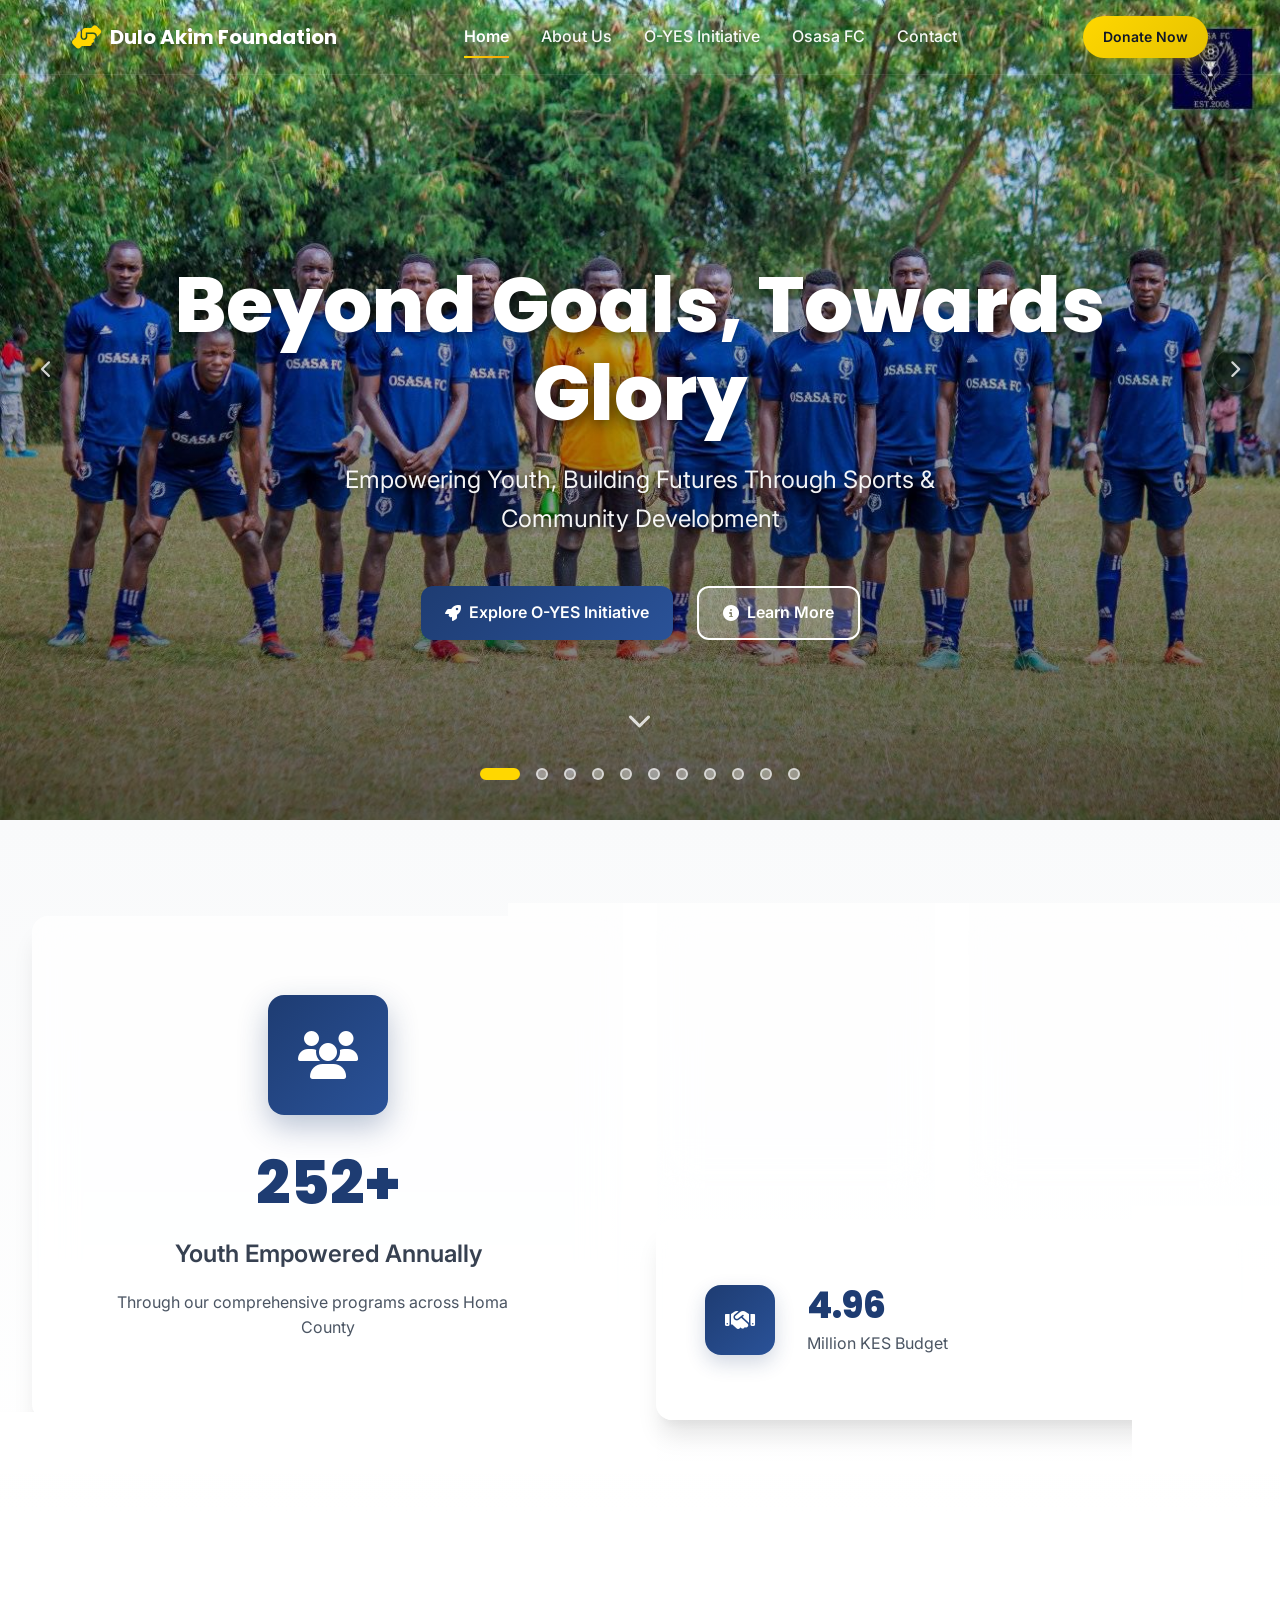
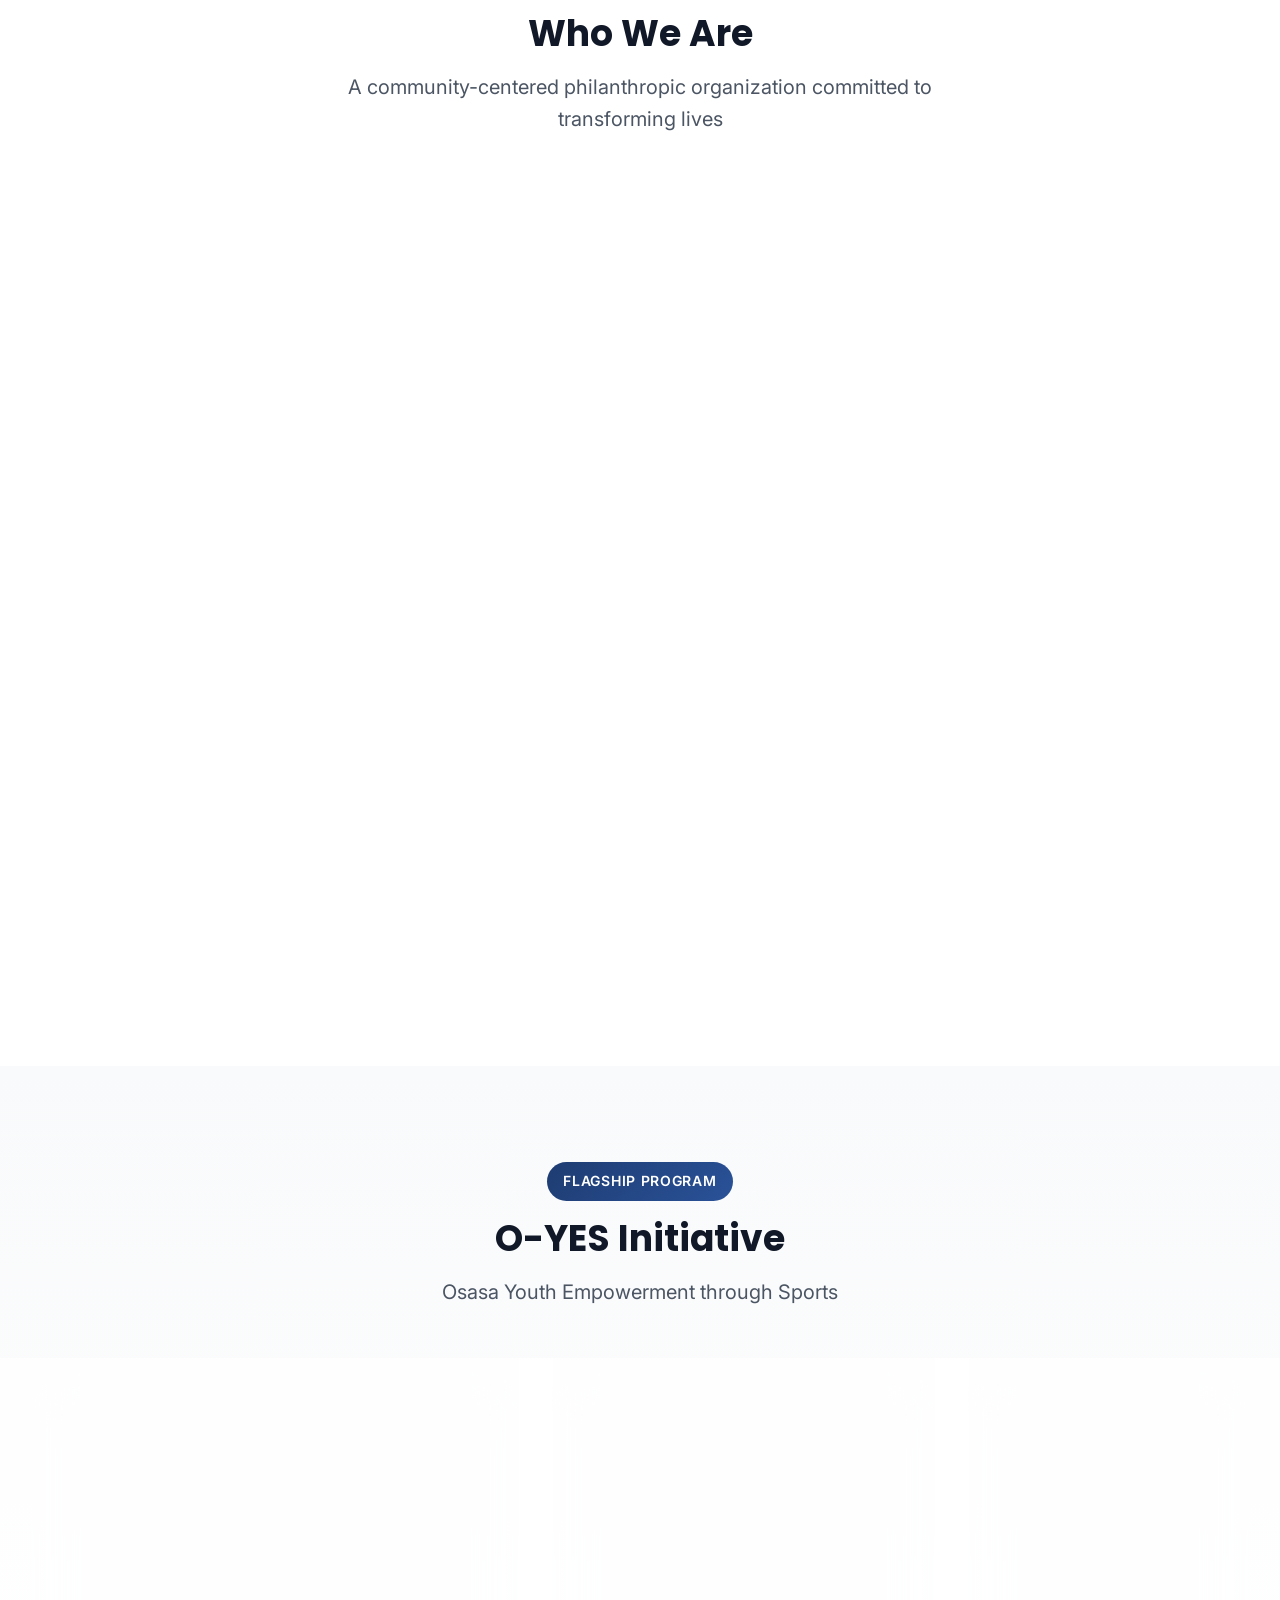
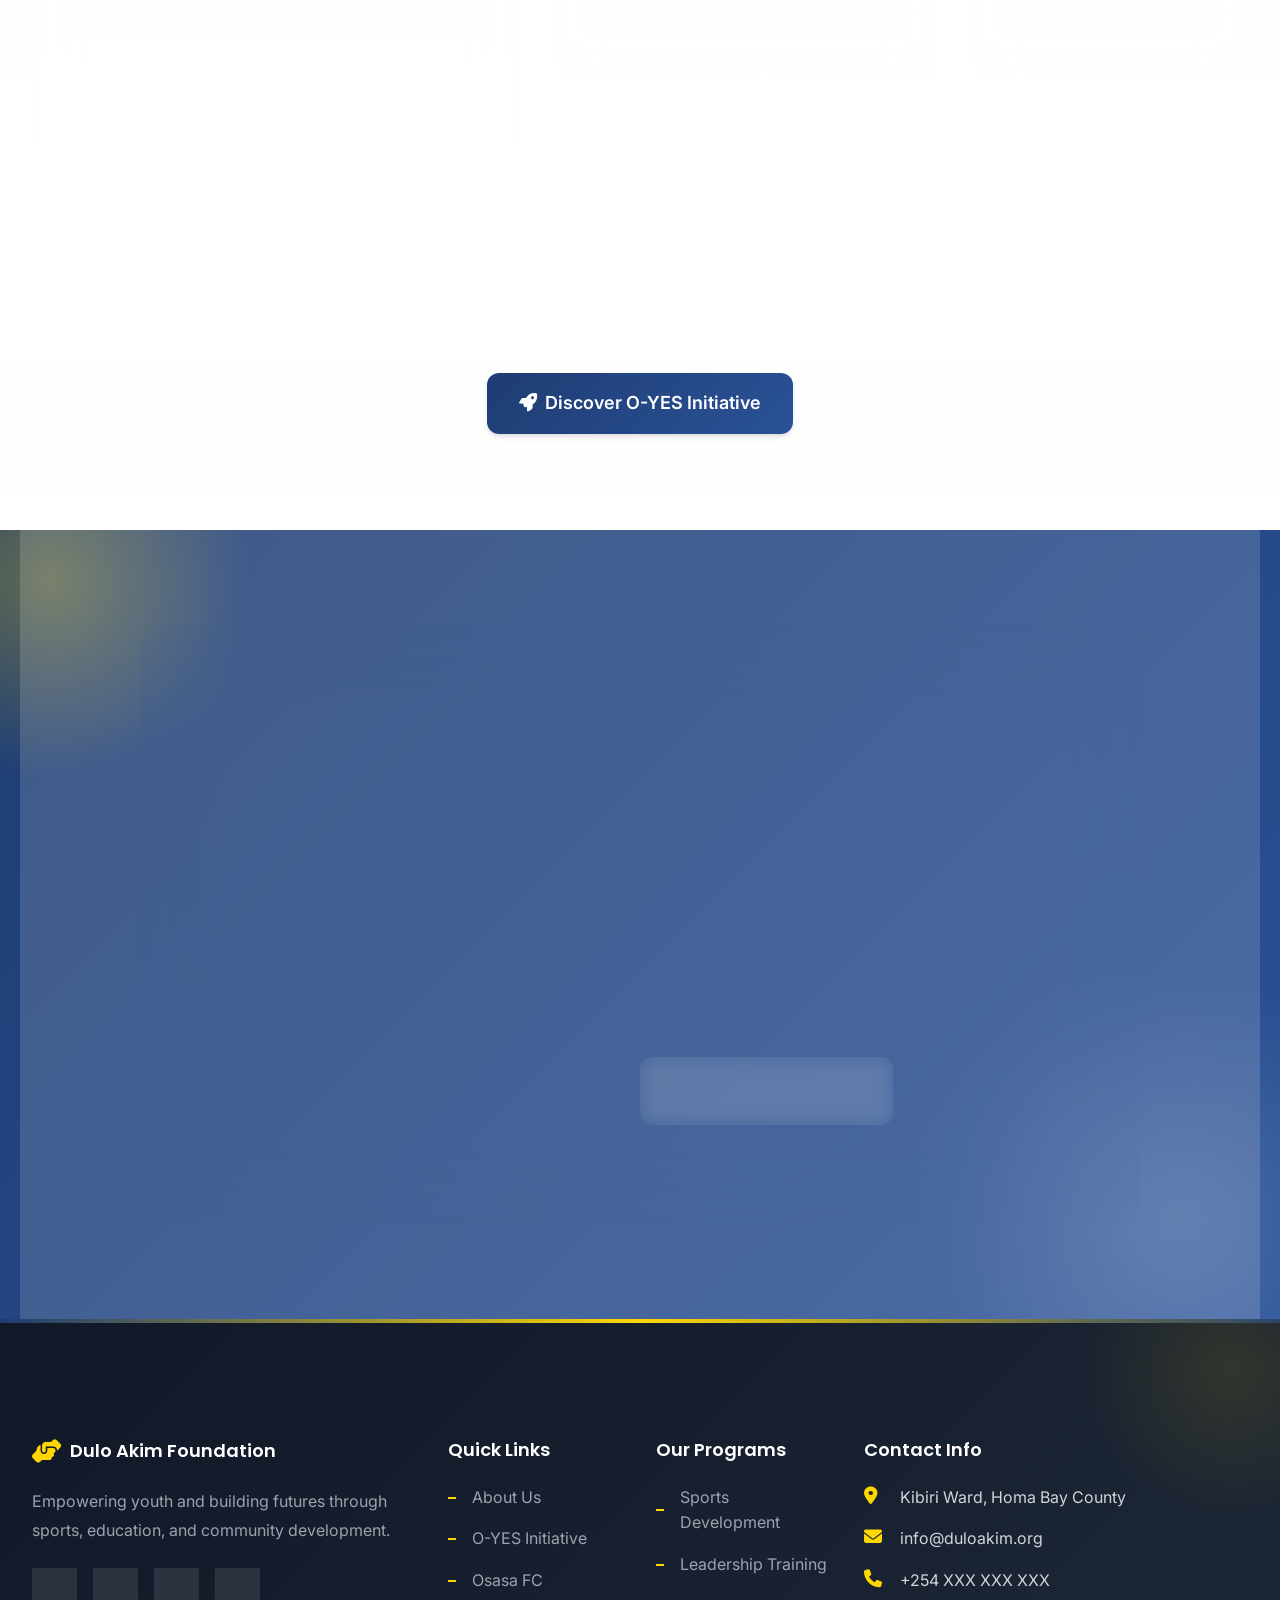
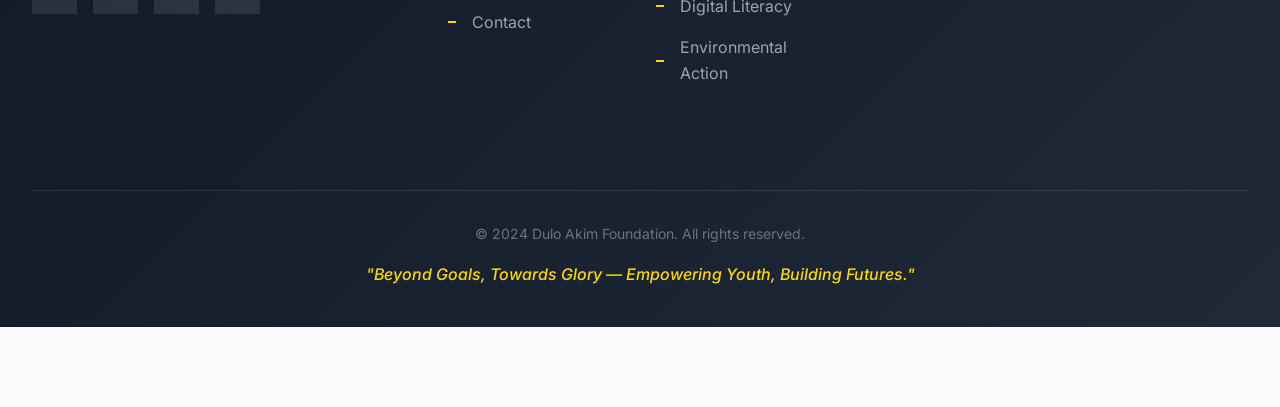
==== index.html @ 92dd2cec "Add files via upload" ====
<!DOCTYPE html>
<html lang="en">
<head>
    <meta charset="UTF-8">
    <meta name="viewport" content="width=device-width, initial-scale=1.0">
    <meta name="description" content="Dulo Akim Foundation - Empowering Youth Through Sports, Education, and Community Development">
    <title>Home - Dulo Akim Foundation</title>
    
    <!-- Google Fonts -->
    <link rel="preconnect" href="https://fonts.googleapis.com">
    <link rel="preconnect" href="https://fonts.gstatic.com" crossorigin>
    <link href="https://fonts.googleapis.com/css2?family=Inter:wght@300;400;500;600&family=Poppins:wght@600;700;800&display=swap" rel="stylesheet">
    
    <!-- Font Awesome Icons -->
    <link rel="stylesheet" href="https://cdnjs.cloudflare.com/ajax/libs/font-awesome/6.4.0/css/all.min.css">
    
    <!-- CSS Files -->
    <link rel="stylesheet" href="css/main.css">
    <link rel="stylesheet" href="css/components/header.css">
    <link rel="stylesheet" href="css/components/footer.css">
    <link rel="stylesheet" href="css/home.css">
</head>
<body>
    <!-- Header/Navigation -->
    <header class="header">
        <nav class="navbar">
            <div class="nav-container">
                <div class="logo">
                    <i class="fas fa-hands-helping"></i>
                    <span>Dulo Akim Foundation</span>
                </div>
                
                <ul class="nav-menu">
                    <li><a href="index.html" class="active">Home</a></li>
                    <li><a href="about.html">About Us</a></li>
                    <li><a href="oyes-initiative.html">O-YES Initiative</a></li>
                    <li><a href="osasa-fc.html">Osasa FC</a></li>
                    <li><a href="contact.html">Contact</a></li>
                </ul>
                
                <div class="nav-actions">
                    <a href="contact.html" class="btn-donate">Donate Now</a>
                    <button class="mobile-menu-toggle" aria-label="Toggle menu">
                        <i class="fas fa-bars"></i>
                    </button>
                </div>
            </div>
        </nav>
    </header>

    <!-- Hero Section with Slideshow -->
    <section class="hero-slideshow">
        <div class="slideshow-container">
            <!-- Slide 1 -->
            <div class="slide active">
                <div class="slide-content">
                    <div class="container">
                        <h1 class="hero-title animate-fade-in">Beyond Goals, Towards Glory</h1>
                        <p class="hero-subtitle animate-fade-in-delay">Empowering Youth, Building Futures Through Sports & Community Development</p>
                        <div class="hero-buttons animate-fade-in-delay-2">
                            <a href="oyes-initiative.html" class="btn btn-primary">
                                <i class="fas fa-rocket"></i> Explore O-YES Initiative
                            </a>
                            <a href="about.html" class="btn btn-secondary">
                                <i class="fas fa-info-circle"></i> Learn More
                            </a>
                        </div>
                    </div>
                </div>
            </div>
            
            <!-- Slide 2 -->
            <div class="slide">
                <div class="slide-content">
                    <div class="container">
                        <h1 class="hero-title animate-fade-in">500+ Youth Empowered Annually</h1>
                        <p class="hero-subtitle animate-fade-in-delay">Through Sports, Education, Leadership & Digital Skills Training</p>
                        <div class="hero-buttons animate-fade-in-delay-2">
                            <a href="oyes-initiative.html" class="btn btn-primary">
                                <i class="fas fa-users"></i> Join the Movement
                            </a>
                            <a href="contact.html" class="btn btn-secondary">
                                <i class="fas fa-handshake"></i> Partner With Us
                            </a>
                        </div>
                    </div>
                </div>
            </div>
            
            <!-- Slide 3 -->
            <div class="slide">
                <div class="slide-content">
                    <div class="container">
                        <h1 class="hero-title animate-fade-in">Osasa Football Club</h1>
                        <p class="hero-subtitle animate-fade-in-delay">Nurturing Talent, Building Champions, Transforming Communities</p>
                        <div class="hero-buttons animate-fade-in-delay-2">
                            <a href="osasa-fc.html" class="btn btn-primary">
                                <i class="fas fa-futbol"></i> Meet Our Team
                            </a>
                            <a href="contact.html" class="btn btn-secondary">
                                <i class="fas fa-trophy"></i> Support Our Journey
                            </a>
                        </div>
                    </div>
                </div>
            </div>

            <!-- Slide 4 (New) -->
            <div class="slide">
                <div class="slide-content">
                    <div class="container">
                        <h1 class="hero-title animate-fade-in">Community Impact</h1>
                        <p class="hero-subtitle animate-fade-in-delay">Creating lasting change through our various initiatives.</p>
                        <div class="hero-buttons animate-fade-in-delay-2">
                            <a href="about.html" class="btn btn-primary">
                                <i class="fas fa-info-circle"></i> Learn More
                            </a>
                        </div>
                    </div>
                </div>
            </div>

            <!-- Slide 5 (New) -->
            <div class="slide">
                <div class="slide-content">
                    <div class="container">
                        <h1 class="hero-title animate-fade-in">Education for All</h1>
                        <p class="hero-subtitle animate-fade-in-delay">Providing scholarships and educational support.</p>
                        <div class="hero-buttons animate-fade-in-delay-2">
                            <a href="oyes-initiative.html" class="btn btn-primary">
                                <i class="fas fa-graduation-cap"></i> Our Programs
                            </a>
                        </div>
                    </div>
                </div>
            </div>

            <!-- Slide 6 (New) -->
            <div class="slide">
                <div class="slide-content">
                    <div class="container">
                        <h1 class="hero-title animate-fade-in">Leadership & Life Skills</h1>
                        <p class="hero-subtitle animate-fade-in-delay">Empowering the next generation of leaders.</p>
                        <div class="hero-buttons animate-fade-in-delay-2">
                            <a href="oyes-initiative.html" class="btn btn-primary">
                                <i class="fas fa-lightbulb"></i> Discover More
                            </a>
                        </div>
                    </div>
                </div>
            </div>

            <!-- Slide 7 (New) -->
            <div class="slide">
                <div class="slide-content">
                    <div class="container">
                        <h1 class="hero-title animate-fade-in">Environmental Stewardship</h1>
                        <p class="hero-subtitle animate-fade-in-delay">Taking action for a greener future.</p>
                        <div class="hero-buttons animate-fade-in-delay-2">
                            <a href="oyes-initiative.html" class="btn btn-primary">
                                <i class="fas fa-leaf"></i> Get Involved
                            </a>
                        </div>
                    </div>
                </div>
            </div>

            <!-- Slide 8 (New) -->
            <div class="slide">
                <div class="slide-content">
                    <div class="container">
                        <h1 class="hero-title animate-fade-in">Economic Empowerment</h1>
                        <p class="hero-subtitle animate-fade-in-delay">Creating opportunities for sustainable livelihoods.</p>
                        <div class="hero-buttons animate-fade-in-delay-2">
                            <a href="oyes-initiative.html" class="btn btn-primary">
                                <i class="fas fa-chart-line"></i> Our Impact
                            </a>
                        </div>
                    </div>
                </div>
            </div>

            <!-- Slide 9 (New) -->
            <div class="slide">
                <div class="slide-content">
                    <div class="container">
                        <h1 class="hero-title animate-fade-in">Join Our Cause</h1>
                        <p class="hero-subtitle animate-fade-in-delay">Be a part of the change in Homa Bay County.</p>
                        <div class="hero-buttons animate-fade-in-delay-2">
                            <a href="contact.html" class="btn btn-primary">
                                <i class="fas fa-handshake"></i> Partner With Us
                            </a>
                        </div>
                    </div>
                </div>
            </div>

            <!-- Slide 10 (New) -->
            <div class="slide">
                <div class="slide-content">
                    <div class="container">
                        <h1 class="hero-title animate-fade-in">Talent Nurturing</h1>
                        <p class="hero-subtitle animate-fade-in-delay">From grassroots to greatness.</p>
                        <div class="hero-buttons animate-fade-in-delay-2">
                            <a href="osasa-fc.html" class="btn btn-primary">
                                <i class="fas fa-futbol"></i> Osasa FC
                            </a>
                        </div>
                    </div>
                </div>
            </div>

            <!-- Slide 11 (New) -->
            <div class="slide">
                <div class="slide-content">
                    <div class="container">
                        <h1 class="hero-title animate-fade-in">A Brighter Future</h1>
                        <p class="hero-subtitle animate-fade-in-delay">Together, we can make a difference.</p>
                        <div class="hero-buttons animate-fade-in-delay-2">
                            <a href="contact.html" class="btn btn-primary">
                                <i class="fas fa-heart"></i> Donate Now
                            </a>
                        </div>
                    </div>
                </div>
            </div>
        </div>
        
        <!-- Slideshow Controls -->
        <div class="slideshow-controls">
            <button class="slide-btn prev" aria-label="Previous slide">
                <i class="fas fa-chevron-left"></i>
            </button>
            <button class="slide-btn next" aria-label="Next slide">
                <i class="fas fa-chevron-right"></i>
            </button>
        </div>
        
        <!-- Slideshow Indicators -->
        <div class="slideshow-indicators">
            <span class="indicator active" data-slide="0"></span>
            <span class="indicator" data-slide="1"></span>
            <span class="indicator" data-slide="2"></span>
            <span class="indicator" data-slide="3"></span>
            <span class="indicator" data-slide="4"></span>
            <span class="indicator" data-slide="5"></span>
            <span class="indicator" data-slide="6"></span>
            <span class="indicator" data-slide="7"></span>
            <span class="indicator" data-slide="8"></span>
            <span class="indicator" data-slide="9"></span>
            <span class="indicator" data-slide="10"></span>
        </div>
        
        <!-- Scroll Indicator -->
        <div class="scroll-indicator">
            <i class="fas fa-chevron-down"></i>
        </div>
    </section>

    <!-- Impact Stats Section - Grid Layout -->
    <section class="stats-section">
        <div class="container">
            <div class="grid-system">
                <div class="grid-item grid-span-6 grid-row-span-2 stat-card-large glass-card">
                    <div class="stat-icon-large">
                        <i class="fas fa-users"></i>
                    </div>
                    <h3 class="stat-number" data-target="500">0</h3>
                    <p class="stat-label">Youth Empowered Annually</p>
                    <p class="stat-description">Through our comprehensive programs across Homa Bay County</p>
                </div>
                
                <div class="grid-item grid-span-3 stat-card glass-card">
                    <div class="stat-icon">
                        <i class="fas fa-calendar-alt"></i>
                    </div>
                    <h3 class="stat-number" data-target="3">0</h3>
                    <p class="stat-label">Year Program</p>
                </div>
                
                <div class="grid-item grid-span-3 stat-card glass-card">
                    <div class="stat-icon">
                        <i class="fas fa-project-diagram"></i>
                    </div>
                    <h3 class="stat-number" data-target="13">0</h3>
                    <p class="stat-label">Key Program Areas</p>
                </div>
                
                <div class="grid-item grid-span-6 stat-card-wide glass-card">
                    <div class="stat-content-horizontal">
                        <div class="stat-icon">
                            <i class="fas fa-handshake"></i>
                        </div>
                        <div class="stat-text">
                            <h3 class="stat-number" data-target="9.84">0</h3>
                            <p class="stat-label">Million KES Budget</p>
                        </div>
                    </div>
                </div>
            </div>
        </div>
    </section>

    <!-- About Foundation Section - Grid Layout -->
    <section class="about-preview">
        <div class="container">
            <div class="section-header center">
                <h2 class="section-title">Who We Are</h2>
                <p class="section-subtitle">A community-centered philanthropic organization committed to transforming lives</p>
            </div>
            
            <div class="grid-system">
                <div class="grid-item grid-span-8 about-content-card glass-card">
                    <p class="lead-text">
                        Dulo Akim Foundation is dedicated to empowering vulnerable youth, supporting education, 
                        promoting sports development, advancing environmental conservation, and enhancing community 
                        livelihoods across Homa Bay County and beyond.
                    </p>
                    
                    <div class="focus-areas-grid">
                        <div class="focus-item glass-card">
                            <i class="fas fa-futbol"></i>
                            <span>Sports Development & Talent Nurturing</span>
                        </div>
                        <div class="focus-item glass-card">
                            <i class="fas fa-graduation-cap"></i>
                            <span>Education Support & Scholarships</span>
                        </div>
                        <div class="focus-item glass-card">
                            <i class="fas fa-lightbulb"></i>
                            <span>Leadership & Life Skills Empowerment</span>
                        </div>
                        <div class="focus-item glass-card">
                            <i class="fas fa-leaf"></i>
                            <span>Environmental Conservation & Climate Action</span>
                        </div>
                        <div class="focus-item glass-card">
                            <i class="fas fa-chart-line"></i>
                            <span>Economic Empowerment & Mentorship</span>
                        </div>
                    </div>
                    
                    <a href="about.html" class="btn btn-primary">
                        <i class="fas fa-arrow-right"></i> Learn More About Us
                    </a>
                </div>
                
                <div class="grid-item grid-span-4 about-visual glass-card">
                    <div class="mission-card">
                        <i class="fas fa-bullseye"></i>
                        <h3>Our Mission</h3>
                        <p>Driving sustainable youth and community development through structured programs and long-term social investment initiatives.</p>
                    </div>
                </div>
            </div>
        </div>
    </section>

    <!-- O-YES Initiative Highlight - Grid Layout -->
    <section class="oyes-highlight">
        <div class="container">
            <div class="section-header center">
                <span class="section-label">Flagship Program</span>
                <h2 class="section-title">O-YES Initiative</h2>
                <p class="section-subtitle">Osasa Youth Empowerment through Sports</p>
            </div>
            
            <div class="grid-system">
                <div class="grid-item grid-span-5 grid-row-span-2 feature-card-large glass-card">
                    <div class="feature-icon-large">
                        <i class="fas fa-trophy"></i>
                    </div>
                    <h3>Talent Development</h3>
                    <p>Annual football tournaments, talent scouting, and establishment of Youth Football Academy. We identify and nurture the next generation of football stars.</p>
                    <a href="oyes-initiative.html" class="btn btn-secondary">
                        <i class="fas fa-arrow-right"></i> Learn More
                    </a>
                </div>
                
                <div class="grid-item grid-span-4 feature-card glass-card">
                    <div class="feature-icon">
                        <i class="fas fa-user-tie"></i>
                    </div>
                    <h3>Leadership Training</h3>
                    <p>Mentorship programs and life-skills workshops to build future leaders</p>
                </div>
                
                <div class="grid-item grid-span-3 feature-card glass-card">
                    <div class="feature-icon">
                        <i class="fas fa-laptop-code"></i>
                    </div>
                    <h3>Digital Literacy</h3>
                    <p>ICT & AI training for the digital economy</p>
                </div>
                
                <div class="grid-item grid-span-7 feature-card-wide glass-card">
                    <div class="feature-content-horizontal">
                        <div class="feature-icon">
                            <i class="fas fa-seedling"></i>
                        </div>
                        <div class="feature-text">
                            <h3>Environmental Action</h3>
                            <p>Youth-driven conservation programs and greening initiatives across Homa Bay County</p>
                        </div>
                    </div>
                </div>
            </div>
            
            <div class="cta-center">
                <a href="oyes-initiative.html" class="btn btn-large btn-primary">
                    <i class="fas fa-rocket"></i> Discover O-YES Initiative
                </a>
            </div>
        </div>
    </section>

    <!-- Call to Action -->
    <section class="cta-section">
        <div class="container">
            <div class="cta-content">
                <h2>Join Us in Transforming Lives</h2>
                <p>Your support can help us empower more youth and build stronger communities</p>
                <div class="cta-buttons">
                    <a href="contact.html" class="btn btn-primary btn-large">
                        <i class="fas fa-heart"></i> Donate Now
                    </a>
                    <a href="contact.html" class="btn btn-secondary btn-large">
                        <i class="fas fa-handshake"></i> Partner With Us
                    </a>
                </div>
            </div>
        </div>
    </section>

    <!-- Footer -->
    <footer class="footer">
        <div class="container">
            <div class="footer-grid">
                <div class="footer-col">
                    <h3 class="footer-title">
                        <i class="fas fa-hands-helping"></i>
                        Dulo Akim Foundation
                    </h3>
                    <p>Empowering youth and building futures through sports, education, and community development.</p>
                    <div class="social-links">
                        <a href="#" aria-label="Facebook"><i class="fab fa-facebook-f"></i></a>
                        <a href="#" aria-label="Twitter"><i class="fab fa-twitter"></i></a>
                        <a href="#" aria-label="Instagram"><i class="fab fa-instagram"></i></a>
                        <a href="#" aria-label="LinkedIn"><i class="fab fa-linkedin-in"></i></a>
                    </div>
                </div>
                
                <div class="footer-col">
                    <h4>Quick Links</h4>
                    <ul>
                        <li><a href="about.html">About Us</a></li>
                        <li><a href="oyes-initiative.html">O-YES Initiative</a></li>
                        <li><a href="osasa-fc.html">Osasa FC</a></li>
                        <li><a href="contact.html">Contact</a></li>
                    </ul>
                </div>
                
                <div class="footer-col">
                    <h4>Our Programs</h4>
                    <ul>
                        <li><a href="oyes-initiative.html">Sports Development</a></li>
                        <li><a href="oyes-initiative.html">Leadership Training</a></li>
                        <li><a href="oyes-initiative.html">Digital Literacy</a></li>
                        <li><a href="oyes-initiative.html">Environmental Action</a></li>
                    </ul>
                </div>
                
                <div class="footer-col">
                    <h4>Contact Info</h4>
                    <ul class="contact-info">
                        <li><i class="fas fa-map-marker-alt"></i> Kibiri Ward, Homa Bay County</li>
                        <li><i class="fas fa-envelope"></i> info@duloakim.org</li>
                        <li><i class="fas fa-phone"></i> +254 XXX XXX XXX</li>
                    </ul>
                </div>
            </div>
            
            <div class="footer-bottom">
                <p>&copy; 2024 Dulo Akim Foundation. All rights reserved.</p>
                <p class="motto">"Beyond Goals, Towards Glory — Empowering Youth, Building Futures."</p>
            </div>
        </div>
    </footer>

    <!-- JavaScript Files -->
    <script src="js/slideshow.js"></script>
    <script src="js/main.js"></script>
</body>
</html>
---- css/main.css ----
/* ===================================
   CSS VARIABLES & ROOT STYLES
   =================================== */
:root {
    /* Primary Colors */
    --primary-color: #1e3c72;
    --primary-light: #2a5298;
    --primary-dark: #152a52;
    --secondary-color: #ffd700;
    --secondary-dark: #e6c200;
    
    /* Accent Colors */
    --accent-green: #10b981;
    --accent-blue: #3b82f6;
    --accent-orange: #f59e0b;
    --accent-purple: #8b5cf6;
    
    /* Neutral Colors */
    --white: #ffffff;
    --black: #000000;
    --gray-50: #f9fafb;
    --gray-100: #f3f4f6;
    --gray-200: #e5e7eb;
    --gray-300: #d1d5db;
    --gray-400: #9ca3af;
    --gray-500: #6b7280;
    --gray-600: #4b5563;
    --gray-700: #374151;
    --gray-800: #1f2937;
    --gray-900: #111827;
    
    /* Semantic Colors */
    --success: #10b981;
    --warning: #f59e0b;
    --error: #ef4444;
    --info: #3b82f6;
    
    /* Typography */
    --font-primary: 'Inter', -apple-system, BlinkMacSystemFont, 'Segoe UI', sans-serif;
    --font-display: 'Poppins', sans-serif;
    
    /* Font Sizes */
    --text-xs: 0.75rem;      /* 12px */
    --text-sm: 0.875rem;     /* 14px */
    --text-base: 1rem;       /* 16px */
    --text-lg: 1.125rem;     /* 18px */
    --text-xl: 1.25rem;      /* 20px */
    --text-2xl: 1.5rem;      /* 24px */
    --text-3xl: 1.875rem;    /* 30px */
    --text-4xl: 2.25rem;     /* 36px */
    --text-5xl: 3rem;        /* 48px */
    --text-6xl: 3.75rem;     /* 60px */
    --text-7xl: 4.5rem;      /* 72px */
    
    /* Spacing */
    --spacing-xs: 0.25rem;   /* 4px */
    --spacing-sm: 0.5rem;    /* 8px */
    --spacing-md: 1rem;      /* 16px */
    --spacing-lg: 1.5rem;    /* 24px */
    --spacing-xl: 2rem;      /* 32px */
    --spacing-2xl: 3rem;     /* 48px */
    --spacing-3xl: 4rem;     /* 64px */
    --spacing-4xl: 6rem;     /* 96px */
    
    /* Border Radius */
    --radius-sm: 0.375rem;   /* 6px */
    --radius-md: 0.5rem;     /* 8px */
    --radius-lg: 0.75rem;    /* 12px */
    --radius-xl: 1rem;       /* 16px */
    --radius-2xl: 1.5rem;    /* 24px */
    --radius-full: 9999px;
    
    /* Shadows */
    --shadow-sm: 0 1px 2px 0 rgba(0, 0, 0, 0.05);
    --shadow-md: 0 4px 6px -1px rgba(0, 0, 0, 0.1), 0 2px 4px -1px rgba(0, 0, 0, 0.06);
    --shadow-lg: 0 10px 15px -3px rgba(0, 0, 0, 0.1), 0 4px 6px -2px rgba(0, 0, 0, 0.05);
    --shadow-xl: 0 20px 25px -5px rgba(0, 0, 0, 0.1), 0 10px 10px -5px rgba(0, 0, 0, 0.04);
    --shadow-2xl: 0 25px 50px -12px rgba(0, 0, 0, 0.25);
    
    /* Transitions */
    --transition-fast: 150ms cubic-bezier(0.4, 0, 0.2, 1);
    --transition-base: 250ms cubic-bezier(0.4, 0, 0.2, 1);
    --transition-slow: 350ms cubic-bezier(0.4, 0, 0.2, 1);
    
    /* Z-index */
    --z-dropdown: 1000;
    --z-sticky: 1020;
    --z-fixed: 1030;
    --z-modal-backdrop: 1040;
    --z-modal: 1050;
    --z-popover: 1060;
    --z-tooltip: 1070;
}

/* ===================================
   RESET & BASE STYLES
   =================================== */
*, *::before, *::after {
    margin: 0;
    padding: 0;
    box-sizing: border-box;
}

html {
    font-size: 16px;
    scroll-behavior: smooth;
}

body {
    font-family: var(--font-primary);
    font-size: var(--text-base);
    line-height: 1.6;
    color: var(--gray-800);
    background-color: var(--gray-50);
    -webkit-font-smoothing: antialiased;
    -moz-osx-font-smoothing: grayscale;
    overflow-x: hidden;
}

/* ===================================
   TYPOGRAPHY
   =================================== */
h1, h2, h3, h4, h5, h6 {
    font-family: var(--font-display);
    font-weight: 700;
    line-height: 1.2;
    color: var(--gray-900);
    margin-bottom: var(--spacing-md);
}

h1 {
    font-size: var(--text-5xl);
}

h2 {
    font-size: var(--text-4xl);
}

h3 {
    font-size: var(--text-3xl);
}

h4 {
    font-size: var(--text-2xl);
}

h5 {
    font-size: var(--text-xl);
}

h6 {
    font-size: var(--text-lg);
}

p {
    margin-bottom: var(--spacing-md);
}

a {
    color: var(--primary-color);
    text-decoration: none;
    transition: color var(--transition-base);
}

a:hover {
    color: var(--primary-light);
}

strong, b {
    font-weight: 600;
}

/* ===================================
   CONTAINER & LAYOUT
   =================================== */
.container {
    width: 100%;
    max-width: 1400px;
    margin: 0 auto;
    padding: 0 var(--spacing-xl);
}

.container-fluid {
    width: 100%;
    padding: 0 var(--spacing-xl);
}

section {
    padding: var(--spacing-4xl) 0;
}

/* ===================================
   GRID SYSTEM
   =================================== */
.grid-system {
    display: grid;
    grid-template-columns: repeat(12, 1fr);
    gap: var(--spacing-xl);
    width: 100%;
}

.grid-item {
    position: relative;
}

/* Grid Spans */
.grid-span-1 { grid-column: span 1; }
.grid-span-2 { grid-column: span 2; }
.grid-span-3 { grid-column: span 3; }
.grid-span-4 { grid-column: span 4; }
.grid-span-5 { grid-column: span 5; }
.grid-span-6 { grid-column: span 6; }
.grid-span-7 { grid-column: span 7; }
.grid-span-8 { grid-column: span 8; }
.grid-span-9 { grid-column: span 9; }
.grid-span-10 { grid-column: span 10; }
.grid-span-11 { grid-column: span 11; }
.grid-span-12 { grid-column: span 12; }

/* Grid Rows */
.grid-row-span-1 { grid-row: span 1; }
.grid-row-span-2 { grid-row: span 2; }
.grid-row-span-3 { grid-row: span 3; }
.grid-row-span-4 { grid-row: span 4; }

/* Grid Start Positions */
.grid-start-1 { grid-column-start: 1; }
.grid-start-2 { grid-column-start: 2; }
.grid-start-3 { grid-column-start: 3; }
.grid-start-4 { grid-column-start: 4; }
.grid-start-5 { grid-column-start: 5; }
.grid-start-6 { grid-column-start: 6; }
.grid-start-7 { grid-column-start: 7; }
.grid-start-8 { grid-column-start: 8; }
.grid-start-9 { grid-column-start: 9; }
.grid-start-10 { grid-column-start: 10; }
.grid-start-11 { grid-column-start: 11; }
.grid-start-12 { grid-column-start: 12; }

/* Responsive Grid */
@media (max-width: 1200px) {
    .grid-system {
        grid-template-columns: repeat(8, 1fr);
        gap: var(--spacing-lg);
    }
}

@media (max-width: 768px) {
    .grid-system {
        grid-template-columns: repeat(4, 1fr);
        gap: var(--spacing-md);
    }
    
    .grid-span-1, .grid-span-2, .grid-span-3, .grid-span-4,
    .grid-span-5, .grid-span-6, .grid-span-7, .grid-span-8,
    .grid-span-9, .grid-span-10, .grid-span-11, .grid-span-12 {
        grid-column: span 4;
    }
}

@media (max-width: 480px) {
    .grid-system {
        grid-template-columns: 1fr;
        gap: var(--spacing-md);
    }
    
    .grid-span-1, .grid-span-2, .grid-span-3, .grid-span-4,
    .grid-span-5, .grid-span-6, .grid-span-7, .grid-span-8,
    .grid-span-9, .grid-span-10, .grid-span-11, .grid-span-12 {
        grid-column: span 1;
    }
}

/* ===================================
   BUTTONS
   =================================== */
.btn {
    display: inline-flex;
    align-items: center;
    gap: var(--spacing-sm);
    padding: 0.75rem 1.5rem;
    font-family: var(--font-primary);
    font-size: var(--text-base);
    font-weight: 600;
    text-align: center;
    text-decoration: none;
    border: none;
    border-radius: var(--radius-lg);
    cursor: pointer;
    transition: all var(--transition-base);
    white-space: nowrap;
}

.btn-primary {
    background: linear-gradient(135deg, var(--primary-color) 0%, var(--primary-light) 100%);
    color: var(--white);
    box-shadow: var(--shadow-md);
}

.btn-primary:hover {
    background: linear-gradient(135deg, var(--primary-dark) 0%, var(--primary-color) 100%);
    transform: translateY(-2px);
    box-shadow: var(--shadow-lg);
}

.btn-secondary {
    background: rgba(255, 255, 255, 0.2);
    color: var(--white);
    border: 2px solid var(--white);
    backdrop-filter: blur(10px);
}

.btn-secondary:hover {
    background: var(--white);
    color: var(--primary-color);
    transform: translateY(-2px);
}

.btn-large {
    padding: 1rem 2rem;
    font-size: var(--text-lg);
}

.btn:active {
    transform: translateY(0);
}

/* ===================================
   GLASSMORPHISM CARDS
   =================================== */
.glass-card {
    background: rgba(255, 255, 255, 0.7);
    backdrop-filter: blur(20px);
    -webkit-backdrop-filter: blur(20px);
    border: 1px solid rgba(255, 255, 255, 0.3);
    border-radius: var(--radius-xl);
    box-shadow: var(--shadow-xl);
    transition: all var(--transition-base);
}

.glass-card:hover {
    background: rgba(255, 255, 255, 0.8);
    transform: translateY(-5px);
    box-shadow: var(--shadow-2xl);
}

/* ===================================
   SECTION HEADERS
   =================================== */
.section-header {
    margin-bottom: var(--spacing-3xl);
}

.section-header.center {
    text-align: center;
}

.section-label {
    display: inline-block;
    padding: 0.5rem 1rem;
    background: linear-gradient(135deg, var(--primary-color), var(--primary-light));
    color: var(--white);
    font-size: var(--text-sm);
    font-weight: 600;
    text-transform: uppercase;
    letter-spacing: 0.05em;
    border-radius: var(--radius-full);
    margin-bottom: var(--spacing-md);
}

.section-title {
    font-size: var(--text-4xl);
    color: var(--gray-900);
    margin-bottom: var(--spacing-md);
}

.section-subtitle {
    font-size: var(--text-xl);
    color: var(--gray-600);
    max-width: 700px;
    margin: 0 auto;
}

/* ===================================
   ANIMATIONS
   =================================== */
@keyframes fadeIn {
    from {
        opacity: 0;
        transform: translateY(20px);
    }
    to {
        opacity: 1;
        transform: translateY(0);
    }
}

@keyframes slideInLeft {
    from {
        opacity: 0;
        transform: translateX(-50px);
    }
    to {
        opacity: 1;
        transform: translateX(0);
    }
}

@keyframes slideInRight {
    from {
        opacity: 0;
        transform: translateX(50px);
    }
    to {
        opacity: 1;
        transform: translateX(0);
    }
}

@keyframes pulse {
    0%, 100% {
        opacity: 1;
    }
    50% {
        opacity: 0.5;
    }
}

@keyframes bounce {
    0%, 100% {
        transform: translateY(0);
    }
    50% {
        transform: translateY(-10px);
    }
}

.animate-fade-in {
    animation: fadeIn 0.8s ease-out;
}

.animate-fade-in-delay {
    animation: fadeIn 0.8s ease-out 0.3s both;
}

.animate-fade-in-delay-2 {
    animation: fadeIn 0.8s ease-out 0.6s both;
}

.animate-slide-in-left {
    animation: slideInLeft 0.8s ease-out;
}

.animate-slide-in-right {
    animation: slideInRight 0.8s ease-out;
}

/* ===================================
   UTILITY CLASSES
   =================================== */
.text-center {
    text-align: center;
}

.text-left {
    text-align: left;
}

.text-right {
    text-align: right;
}

.text-primary {
    color: var(--primary-color);
}

.text-secondary {
    color: var(--secondary-color);
}

.text-white {
    color: var(--white);
}

.bg-primary {
    background-color: var(--primary-color);
}

.bg-gray {
    background-color: var(--gray-100);
}

.bg-white {
    background-color: var(--white);
}

.mt-sm { margin-top: var(--spacing-sm); }
.mt-md { margin-top: var(--spacing-md); }
.mt-lg { margin-top: var(--spacing-lg); }
.mt-xl { margin-top: var(--spacing-xl); }

.mb-sm { margin-bottom: var(--spacing-sm); }
.mb-md { margin-bottom: var(--spacing-md); }
.mb-lg { margin-bottom: var(--spacing-lg); }
.mb-xl { margin-bottom: var(--spacing-xl); }

.pt-sm { padding-top: var(--spacing-sm); }
.pt-md { padding-top: var(--spacing-md); }
.pt-lg { padding-top: var(--spacing-lg); }
.pt-xl { padding-top: var(--spacing-xl); }

.pb-sm { padding-bottom: var(--spacing-sm); }
.pb-md { padding-bottom: var(--spacing-md); }
.pb-lg { padding-bottom: var(--spacing-lg); }
.pb-xl { padding-bottom: var(--spacing-xl); }

/* ===================================
   RESPONSIVE UTILITIES
   =================================== */
@media (max-width: 768px) {
    html {
        font-size: 14px;
    }
    
    .container {
        padding: 0 var(--spacing-md);
    }
    
    section {
        padding: var(--spacing-3xl) 0;
    }
    
    h1 {
        font-size: var(--text-4xl);
    }
    
    h2 {
        font-size: var(--text-3xl);
    }
    
    h3 {
        font-size: var(--text-2xl);
    }
}

@media (max-width: 480px) {
    h1 {
        font-size: var(--text-3xl);
    }
    
    h2 {
        font-size: var(--text-2xl);
    }
    
    .section-title {
        font-size: var(--text-2xl);
    }
}

/* ===================================
   SCROLLBAR STYLING
   =================================== */
::-webkit-scrollbar {
    width: 10px;
}

::-webkit-scrollbar-track {
    background: var(--gray-100);
}

::-webkit-scrollbar-thumb {
    background: var(--primary-color);
    border-radius: var(--radius-full);
}

::-webkit-scrollbar-thumb:hover {
    background: var(--primary-dark);
}

/* ===================================
   SELECTION STYLING
   =================================== */
::selection {
    background: var(--primary-color);
    color: var(--white);
}

::-moz-selection {
    background: var(--primary-color);
    color: var(--white);
}

/* ===================================
   FOCUS STYLES
   =================================== */
:focus-visible {
    outline: 2px solid var(--primary-color);
    outline-offset: 2px;
}

button:focus-visible,
a:focus-visible {
    outline: 2px solid var(--secondary-color);
    outline-offset: 2px;
}
---- css/components/header.css ----
/* ===================================
   HEADER & NAVIGATION STYLES
   =================================== */

.header {
    position: fixed;
    top: 0;
    left: 0;
    width: 100%;
    z-index: var(--z-fixed);
    background: transparent;
    backdrop-filter: none;
    -webkit-backdrop-filter: none;
    transition: background-color var(--transition-base), border-color var(--transition-base), backdrop-filter var(--transition-base);
    border-bottom: 1px solid rgba(255, 255, 255, 0.1);
}

.header.scrolled {
    background: rgba(255, 255, 255, 0.95);
    backdrop-filter: blur(20px);
    -webkit-backdrop-filter: blur(20px);
    border-bottom: 1px solid var(--gray-200);
    box-shadow: var(--shadow-md);
}

.navbar {
    padding: 1rem 0;
}

.nav-container {
    max-width: 1200px;
    margin: 0 auto;
    padding: 0 var(--spacing-xl);
    display: flex;
    align-items: center;
    justify-content: space-between;
    gap: var(--spacing-xl);
}

/* ===================================
   LOGO
   =================================== */
.logo {
    display: flex;
    align-items: center;
    gap: var(--spacing-sm);
    font-family: var(--font-display);
    font-size: var(--text-xl);
    font-weight: 700;
    color: var(--white);
    text-decoration: none;
    transition: color var(--transition-base);
    text-shadow: 0 2px 4px rgba(0, 0, 0, 0.3);
}
.header.scrolled .logo {
    color: var(--primary-color);
    text-shadow: none;
}

.logo i {
    font-size: var(--text-2xl);
    color: var(--secondary-color);
    transition: transform var(--transition-base);
}

.logo:hover {
    color: var(--white);
    text-shadow: 0 2px 8px rgba(255, 255, 255, 0.5);
}
.header.scrolled .logo:hover {
    color: var(--primary-light);
    text-shadow: none;
}

.logo:hover i {
    transform: scale(1.1) rotate(5deg);
}

/* ===================================
   NAVIGATION MENU
   =================================== */
.nav-menu {
    display: flex;
    align-items: center;
    gap: var(--spacing-xl);
    list-style: none;
    margin: 0;
}

.nav-menu li {
    position: relative;
}

.nav-menu a {
    display: inline-block;
    padding: 0.5rem 0;
    font-size: var(--text-base);
    font-weight: 500;
    color: rgba(255, 255, 255, 0.95);
    text-decoration: none;
    transition: color var(--transition-base);
    position: relative;
    text-shadow: 0 2px 4px rgba(0, 0, 0, 0.3);
}
.header.scrolled .nav-menu a {
    color: var(--gray-700);
    text-shadow: none;
}


.nav-menu a::after {
    content: '';
    position: absolute;
    bottom: 0;
    left: 0;
    width: 0;
    height: 2px;
    background: linear-gradient(90deg, var(--secondary-color), var(--accent-orange));
    transition: width var(--transition-base);
}
.header.scrolled .nav-menu a::after {
    background: linear-gradient(90deg, var(--primary-color), var(--secondary-color));
}

.nav-menu a:hover {
    color: var(--white);
    text-shadow: 0 2px 8px rgba(255, 255, 255, 0.5);
}
.header.scrolled .nav-menu a:hover {
    color: var(--primary-color);
    text-shadow: none;
}

.nav-menu a:hover::after {
    width: 100%;
}

.nav-menu a.active {
    color: var(--white);
    font-weight: 600;
    text-shadow: 0 2px 8px rgba(255, 255, 255, 0.6);
}
.header.scrolled .nav-menu a.active {
    color: var(--primary-color);
    text-shadow: none;
}

.nav-menu a.active::after {
    width: 100%;
}

/* ===================================
   NAVIGATION ACTIONS
   =================================== */
.nav-actions {
    display: flex;
    align-items: center;
    gap: var(--spacing-md);
}

.btn-donate {
    display: inline-flex;
    align-items: center;
    gap: var(--spacing-sm);
    padding: 0.625rem 1.25rem;
    background: linear-gradient(135deg, var(--secondary-color) 0%, var(--secondary-dark) 100%);
    color: var(--gray-900);
    font-weight: 600;
    font-size: var(--text-sm);
    border-radius: var(--radius-full);
    text-decoration: none;
    box-shadow: 0 4px 12px rgba(255, 215, 0, 0.4);
    transition: all var(--transition-base);
    text-shadow: none;
}

.btn-donate:hover {
    transform: translateY(-2px);
    box-shadow: 0 6px 20px rgba(255, 215, 0, 0.4);
}

/* ===================================
   MOBILE MENU TOGGLE
   =================================== */
.mobile-menu-toggle {
    display: none;
    background: none;
    border: none;
    font-size: var(--text-2xl);
    color: var(--primary-color);
    cursor: pointer;
    padding: 0.5rem;
    transition: color var(--transition-base);
}

.mobile-menu-toggle:hover {
    color: var(--primary-light);
}

.mobile-menu-toggle i {
    transition: transform var(--transition-base);
}

.mobile-menu-toggle.active i {
    transform: rotate(90deg);
}

/* ===================================
   RESPONSIVE STYLES
   =================================== */
@media (max-width: 992px) {
    .nav-menu {
        gap: var(--spacing-lg);
    }
}

@media (max-width: 768px) {
    .nav-container {
        padding: 0 var(--spacing-md);
    }
    
    .logo {
        font-size: var(--text-lg);
    }
    
    .logo span {
        max-width: 150px;
        white-space: nowrap;
        overflow: hidden;
        text-overflow: ellipsis;
    }
    
    .nav-menu {
        position: fixed;
        top: 70px;
        left: -100%;
        width: 100%;
        height: calc(100vh - 70px);
        background: rgba(255, 255, 255, 0.98);
        backdrop-filter: blur(20px);
        flex-direction: column;
        justify-content: flex-start;
        align-items: stretch;
        padding: var(--spacing-xl);
        gap: 0;
        transition: left var(--transition-slow);
        box-shadow: 0 4px 30px rgba(0, 0, 0, 0.1);
        overflow-y: auto;
    }
    
    .nav-menu.active {
        left: 0;
    }
    
    .nav-menu li {
        width: 100%;
        border-bottom: 1px solid var(--gray-200);
    }
    
    .nav-menu a {
        display: block;
        padding: 1rem 0;
        font-size: var(--text-lg);
    }
    
    .nav-menu a::after {
        display: none;
    }
    
    .mobile-menu-toggle {
        display: block;
    }
    
    .btn-donate {
        display: none;
    }
    
    /* Show donate button in mobile menu */
    .nav-menu::after {
        content: 'Donate Now';
        display: block;
        margin-top: var(--spacing-xl);
        padding: 1rem;
        background: linear-gradient(135deg, var(--secondary-color) 0%, var(--secondary-dark) 100%);
        color: var(--gray-900);
        font-weight: 600;
        text-align: center;
        border-radius: var(--radius-lg);
        cursor: pointer;
    }
}

@media (max-width: 480px) {
    .logo {
        font-size: var(--text-base);
    }
    
    .logo i {
        font-size: var(--text-xl);
    }
}

/* ===================================
   STICKY HEADER ANIMATION
   =================================== */
@keyframes slideDown {
    from {
        transform: translateY(-100%);
    }
    to {
        transform: translateY(0);
    }
}

.header.sticky {
    animation: slideDown 0.3s ease-out;
}

/* ===================================
   DROPDOWN MENU (for future use)
   =================================== */
.nav-menu .dropdown {
    position: relative;
}

.dropdown-menu {
    position: absolute;
    top: 100%;
    left: 0;
    min-width: 200px;
    background: rgba(255, 255, 255, 0.98);
    backdrop-filter: blur(20px);
    border-radius: var(--radius-lg);
    box-shadow: var(--shadow-xl);
    padding: var(--spacing-sm);
    opacity: 0;
    visibility: hidden;
    transform: translateY(-10px);
    transition: all var(--transition-base);
}

.dropdown:hover .dropdown-menu {
    opacity: 1;
    visibility: visible;
    transform: translateY(0);
}

.dropdown-menu a {
    display: block;
    padding: 0.75rem 1rem;
    border-radius: var(--radius-md);
    transition: background var(--transition-fast);
}

.dropdown-menu a:hover {
    background: var(--gray-100);
}

/* ===================================
   ACCESSIBILITY IMPROVEMENTS
   =================================== */
.nav-menu a:focus-visible,
.btn-donate:focus-visible,
.mobile-menu-toggle:focus-visible {
    outline: 2px solid var(--primary-color);
    outline-offset: 4px;
    border-radius: var(--radius-sm);
}

/* Skip to main content link */
.skip-to-main {
    position: absolute;
    top: -100%;
    left: 0;
    padding: 1rem;
    background: var(--primary-color);
    color: var(--white);
    text-decoration: none;
    z-index: 9999;
}

.skip-to-main:focus {
    top: 0;
}
---- css/components/footer.css ----
/* ===================================
   FOOTER STYLES
   =================================== */

.footer {
    background: linear-gradient(135deg, var(--gray-900) 0%, var(--gray-800) 100%);
    color: var(--gray-300);
    padding: var(--spacing-4xl) 0 var(--spacing-xl);
    position: relative;
    overflow: hidden;
}

/* Decorative elements */
.footer::before {
    content: '';
    position: absolute;
    top: 0;
    left: 0;
    width: 100%;
    height: 4px;
    background: linear-gradient(90deg, 
        var(--primary-color) 0%, 
        var(--secondary-color) 50%, 
        var(--primary-color) 100%);
}

.footer::after {
    content: '';
    position: absolute;
    top: -100px;
    right: -100px;
    width: 300px;
    height: 300px;
    background: radial-gradient(circle, rgba(255, 215, 0, 0.1) 0%, transparent 70%);
    border-radius: 50%;
    pointer-events: none;
}

/* ===================================
   FOOTER GRID
   =================================== */
.footer-grid {
    display: grid;
    grid-template-columns: repeat(12, 1fr);
    gap: var(--spacing-xl);
    margin-bottom: var(--spacing-3xl);
}

.footer-col:first-child {
    grid-column: span 4;
}

.footer-col:nth-child(2),
.footer-col:nth-child(3) {
    grid-column: span 2;
}

.footer-col:last-child {
    grid-column: span 4;
}

/* ===================================
   FOOTER COLUMNS
   =================================== */
.footer-col {
    padding: var(--spacing-lg) 0;
}

.footer-col h3,
.footer-col h4 {
    color: var(--white);
    font-size: var(--text-lg);
    margin-bottom: var(--spacing-lg);
    font-weight: 600;
}

.footer-title {
    display: flex;
    align-items: center;
    gap: var(--spacing-sm);
    font-family: var(--font-display);
    font-size: var(--text-xl);
    margin-bottom: var(--spacing-md);
    color: var(--white);
}

.footer-title i {
    color: var(--secondary-color);
    font-size: var(--text-2xl);
    transition: transform var(--transition-base);
}

.footer-title:hover i {
    transform: scale(1.1) rotate(5deg);
}

.footer-col p {
    color: var(--gray-400);
    line-height: 1.8;
    margin-bottom: var(--spacing-lg);
    font-size: var(--text-base);
}

/* ===================================
   FOOTER LINKS
   =================================== */
.footer-col ul {
    list-style: none;
    padding: 0;
    margin: 0;
}

.footer-col ul li {
    margin-bottom: var(--spacing-md);
}

.footer-col ul li a {
    color: var(--gray-400);
    text-decoration: none;
    display: inline-flex;
    align-items: center;
    gap: var(--spacing-sm);
    transition: all var(--transition-base);
    position: relative;
    padding-left: var(--spacing-lg);
}

.footer-col ul li a::before {
    content: '';
    position: absolute;
    left: 0;
    width: 8px;
    height: 2px;
    background: var(--secondary-color);
    transition: width var(--transition-base);
}

.footer-col ul li a:hover {
    color: var(--white);
    padding-left: var(--spacing-xl);
}

.footer-col ul li a:hover::before {
    width: 16px;
}

/* ===================================
   CONTACT INFO
   =================================== */
.contact-info li {
    display: flex;
    align-items: flex-start;
    gap: var(--spacing-md);
    margin-bottom: var(--spacing-md);
    padding-left: 0 !important;
}

.contact-info li::before {
    display: none !important;
}

.contact-info li i {
    color: var(--secondary-color);
    font-size: var(--text-lg);
    margin-top: 2px;
    min-width: 20px;
}

.contact-info li a {
    padding-left: 0 !important;
}

.contact-info li a:hover {
    padding-left: var(--spacing-sm) !important;
}

/* ===================================
   SOCIAL LINKS
   =================================== */
.social-links {
    display: flex;
    gap: var(--spacing-md);
    margin-top: var(--spacing-lg);
}

.social-links a {
    display: flex;
    align-items: center;
    justify-content: center;
    width: 45px;
    height: 45px;
    background: rgba(255, 255, 255, 0.1);
    color: var(--gray-300);
    border-radius: var(--radius-md);
    text-decoration: none;
    transition: all var(--transition-base);
    backdrop-filter: blur(10px);
    border: 1px solid rgba(255, 255, 255, 0.1);
    font-size: var(--text-lg);
}

.social-links a:hover {
    background: linear-gradient(135deg, var(--secondary-color) 0%, var(--secondary-dark) 100%);
    color: var(--gray-900);
    transform: translateY(-5px) scale(1.1);
    box-shadow: 0 8px 20px rgba(255, 215, 0, 0.5);
    border-color: var(--secondary-color);
}

/* ===================================
   FOOTER BOTTOM
   =================================== */
.footer-bottom {
    padding-top: var(--spacing-xl);
    border-top: 1px solid rgba(255, 255, 255, 0.1);
    text-align: center;
}

.footer-bottom p {
    color: var(--gray-500);
    font-size: var(--text-sm);
    margin-bottom: var(--spacing-sm);
}

.footer-bottom .motto {
    color: var(--secondary-color);
    font-style: italic;
    font-size: var(--text-base);
    font-weight: 500;
    margin-top: var(--spacing-md);
}

/* ===================================
   RESPONSIVE STYLES
   =================================== */
@media (max-width: 992px) {
    .footer-col:first-child {
        grid-column: span 12;
    }
    
    .footer-col:nth-child(2),
    .footer-col:nth-child(3) {
        grid-column: span 6;
    }
    
    .footer-col:last-child {
        grid-column: span 12;
    }
}

@media (max-width: 768px) {
    .footer {
        padding: var(--spacing-3xl) 0 var(--spacing-xl);
    }
    
    .footer-col:first-child,
    .footer-col:nth-child(2),
    .footer-col:nth-child(3),
    .footer-col:last-child {
        grid-column: span 12;
    }
    
    .footer-col {
        text-align: center;
    }
    
    .footer-title {
        justify-content: center;
    }
    
    .social-links {
        justify-content: center;
    }
    
    .contact-info li {
        justify-content: center;
        text-align: left;
    }
    
    .footer-col ul li a {
        justify-content: center;
    }
}

@media (max-width: 480px) {
    .footer-title {
        font-size: var(--text-lg);
    }
    
    .footer-title i {
        font-size: var(--text-xl);
    }
    
    .social-links a {
        width: 36px;
        height: 36px;
        font-size: var(--text-sm);
    }
}

/* ===================================
   NEWSLETTER SECTION (Optional)
   =================================== */
.footer-newsletter {
    background: rgba(255, 255, 255, 0.05);
    backdrop-filter: blur(10px);
    padding: var(--spacing-xl);
    border-radius: var(--radius-xl);
    margin-bottom: var(--spacing-3xl);
}

.newsletter-form {
    display: flex;
    gap: var(--spacing-md);
    max-width: 500px;
    margin: var(--spacing-lg) auto 0;
}

.newsletter-form input {
    flex: 1;
    padding: 0.75rem 1rem;
    border: 1px solid rgba(255, 255, 255, 0.2);
    background: rgba(255, 255, 255, 0.1);
    color: var(--white);
    border-radius: var(--radius-md);
    font-size: var(--text-base);
    transition: all var(--transition-base);
}

.newsletter-form input::placeholder {
    color: var(--gray-500);
}

.newsletter-form input:focus {
    outline: none;
    border-color: var(--secondary-color);
    background: rgba(255, 255, 255, 0.15);
}

.newsletter-form button {
    padding: 0.75rem 1.5rem;
    background: linear-gradient(135deg, var(--secondary-color) 0%, var(--secondary-dark) 100%);
    color: var(--gray-900);
    border: none;
    border-radius: var(--radius-md);
    font-weight: 600;
    cursor: pointer;
    transition: all var(--transition-base);
    white-space: nowrap;
}

.newsletter-form button:hover {
    transform: translateY(-2px);
    box-shadow: 0 4px 12px rgba(255, 215, 0, 0.4);
}

@media (max-width: 576px) {
    .newsletter-form {
        flex-direction: column;
    }
    
    .newsletter-form button {
        width: 100%;
    }
}

/* ===================================
   BACK TO TOP BUTTON
   =================================== */
.back-to-top {
    position: fixed;
    bottom: 30px;
    right: 30px;
    width: 50px;
    height: 50px;
    background: linear-gradient(135deg, var(--primary-color) 0%, var(--primary-light) 100%);
    color: var(--white);
    border: none;
    border-radius: 50%;
    font-size: var(--text-xl);
    cursor: pointer;
    opacity: 0;
    visibility: hidden;
    transition: all var(--transition-base);
    z-index: var(--z-sticky);
    box-shadow: var(--shadow-lg);
}

.back-to-top.visible {
    opacity: 1;
    visibility: visible;
}

.back-to-top:hover {
    transform: translateY(-5px);
    box-shadow: var(--shadow-xl);
}

@media (max-width: 768px) {
    .back-to-top {
        bottom: 20px;
        right: 20px;
        width: 45px;
        height: 45px;
        font-size: var(--text-lg);
    }
}
---- css/home.css ----
/* ===================================
   HERO SLIDESHOW SECTION
   =================================== */

.hero-slideshow {
    position: relative;
    top: 0;
    left: 0;
    width: 100%;
    height: 100vh;
    min-height: 700px;
    overflow: hidden;
    z-index: 1;
    margin-top: -80px; /* Pull up to cover header area */
    padding: 80px 0 0 0; /* Top padding for header, no other padding */
    margin-bottom: 0; /* Ensure no gap at bottom */
    padding-bottom: 0; /* Remove any bottom padding */
}

.slideshow-container {
    position: relative;
    width: 100%;
    height: 100%;
    min-height: 100%;
    margin: 0;
    padding: 0;
}

/* Individual Slides */
.slide {
    position: absolute;
    top: 0;
    left: 0;
    width: 100%;
    height: 100%;
    min-height: 100%;
    opacity: 0;
    visibility: hidden;
    transition: opacity 1s ease-in-out, visibility 1s ease-in-out;
}

.slide.active {
    opacity: 1;
    visibility: visible;
    z-index: 1;
}

/* Slide Backgrounds - Using Images */
.slide {
    background-size: cover;
    background-position: center;
}

.slide::before {
    content: '';
    position: absolute;
    top: 0;
    left: 0;
    width: 100%;
    height: 100%;
    background: linear-gradient(to bottom, rgba(0,0,0,0) 0%, rgba(0,0,0,0.2) 30%, rgba(0,0,0,0.6) 100%);
    z-index: 0;
}

.slide:nth-child(1) {
    background-image: url('../assets/slideshow (5).jpg');
}
.slide:nth-child(2) {
    background-image: url('../assets/slideshow (6).jpg');
}
.slide:nth-child(3) {
    background-image: url('../assets/slideshow (7).jpg');
}
.slide:nth-child(4) {
    background-image: url('../assets/slideshow (8).jpg');
}
.slide:nth-child(5) {
    background-image: url('../assets/slideshow (9).jpg');
}
.slide:nth-child(6) {
    background-image: url('../assets/slideshow (10).jpg');
}
.slide:nth-child(7) {
    background-image: url('../assets/slideshow (11).jpg');
}
.slide:nth-child(8) {
    background-image: url('../assets/slideshow (1).jpg');
}
.slide:nth-child(9) {
    background-image: url('../assets/slideshow (2).jpg');
}
.slide:nth-child(10) {
    background-image: url('../assets/slideshow (3).jpg');
}
.slide:nth-child(11) {
    background-image: url('../assets/slideshow (4).jpg');
}

.slide-content {
    position: relative;
    z-index: 2;
    height: 100%;
    display: flex;
    align-items: center;
    justify-content: center;
    text-align: center;
    padding: var(--spacing-xl);
    padding-top: calc(var(--spacing-xl) + 80px); /* Space for header on top */
}

/* Hero Text */
.hero-title {
    font-size: clamp(2.8rem, 6vw, 5rem);
    font-weight: 800;
    color: var(--white);
    margin-bottom: var(--spacing-lg);
    text-shadow: 0 4px 15px rgba(0, 0, 0, 0.6);
    line-height: 1.15;
}

.hero-subtitle {
    font-size: clamp(1.1rem, 2.5vw, 1.5rem);
    color: rgba(255, 255, 255, 0.95);
    margin-bottom: var(--spacing-2xl);
    max-width: 700px;
    margin-left: auto;
    margin-right: auto;
    text-shadow: 0 2px 8px rgba(0, 0, 0, 0.7);
    line-height: 1.6;
}

.hero-buttons {
    display: flex;
    gap: var(--spacing-lg);
    justify-content: center;
    flex-wrap: wrap;
}

/* ===================================
   SLIDESHOW CONTROLS
   =================================== */

.slideshow-controls {
    position: absolute;
    top: 50%;
    left: 0;
    right: 0;
    transform: translateY(-50%);
    display: flex;
    justify-content: space-between;
    padding: 0 var(--spacing-lg);
    z-index: 10;
    pointer-events: none;
}

.slide-btn {
    pointer-events: all;
    width: 44px;
    height: 44px;
    background: rgba(0, 0, 0, 0.2);
    border: 1px solid rgba(255, 255, 255, 0.1);
    color: rgba(255, 255, 255, 0.8);
    border-radius: 50%;
    font-size: var(--text-lg);
    cursor: pointer;
    transition: all var(--transition-base);
    display: flex;
    align-items: center;
    justify-content: center;
}

.slide-btn:hover {
    background: rgba(0, 0, 0, 0.4);
    color: var(--white);
    transform: scale(1.1);
}

.slide-btn:active {
    transform: scale(0.95);
}

/* ===================================
   SLIDESHOW INDICATORS
   =================================== */

.slideshow-indicators {
    position: absolute;
    bottom: 40px;
    left: 50%;
    transform: translateX(-50%);
    display: flex;
    gap: var(--spacing-md);
    z-index: 10;
}

.indicator {
    width: 12px;
    height: 12px;
    background: rgba(255, 255, 255, 0.4);
    border: 2px solid rgba(255, 255, 255, 0.6);
    border-radius: 50%;
    cursor: pointer;
    transition: all var(--transition-base);
}

.indicator.active {
    width: 40px;
    background: var(--secondary-color);
    border-color: var(--secondary-color);
    border-radius: 6px;
}

.indicator:hover {
    background: rgba(255, 255, 255, 0.6);
    transform: scale(1.2);
}

/* ===================================
   SCROLL INDICATOR
   =================================== */

.scroll-indicator {
    position: absolute;
    bottom: 80px;
    left: 50%;
    transform: translateX(-50%);
    z-index: 10;
    color: var(--white);
    font-size: var(--text-2xl);
    animation: bounce 2s infinite;
    cursor: pointer;
    opacity: 0.8;
    transition: opacity var(--transition-base);
}

.scroll-indicator:hover {
    opacity: 1;
}

/* ===================================
   STATS SECTION - GRID LAYOUT
   =================================== */

.stats-section {
    padding-top: var(--spacing-4xl);
    padding-bottom: var(--spacing-4xl);
    background: linear-gradient(180deg, var(--gray-50) 0%, var(--white) 100%);
    position: relative;
    z-index: 2;
    margin-top: 0; /* Ensure no gap from slideshow */
    margin-bottom: 0;
}

/* Override default section padding for hero-slideshow */
.hero-slideshow {
    padding-bottom: 0 !important;
}

/* Large Stat Card */
.stat-card-large {
    text-align: center;
    padding: var(--spacing-3xl);
    transition: all var(--transition-base);
    display: flex;
    flex-direction: column;
    justify-content: center;
    min-height: 400px;
}

.stat-icon-large {
    width: 120px;
    height: 120px;
    margin: 0 auto var(--spacing-xl);
    background: linear-gradient(135deg, var(--primary-color) 0%, var(--primary-light) 100%);
    color: var(--white);
    border-radius: var(--radius-xl);
    display: flex;
    align-items: center;
    justify-content: center;
    font-size: var(--text-5xl);
    box-shadow: 0 12px 30px rgba(30, 60, 114, 0.3);
    transition: all var(--transition-base);
}

.stat-card-large:hover .stat-icon-large {
    transform: scale(1.15) rotate(10deg);
}

.stat-card-large .stat-number {
    font-size: var(--text-6xl);
    font-weight: 800;
    color: var(--primary-color);
    margin-bottom: var(--spacing-md);
    font-family: var(--font-display);
}

.stat-card-large .stat-label {
    font-size: var(--text-2xl);
    color: var(--gray-700);
    margin-bottom: var(--spacing-md);
    font-weight: 600;
}

.stat-description {
    font-size: var(--text-base);
    color: var(--gray-600);
    line-height: 1.6;
    margin: 0;
}

/* Regular Stat Card */
.stat-card {
    text-align: center;
    padding: var(--spacing-2xl);
    transition: all var(--transition-base);
    display: flex;
    flex-direction: column;
    justify-content: center;
    min-height: 200px;
}

.stat-icon {
    width: 70px;
    height: 70px;
    margin: 0 auto var(--spacing-lg);
    background: linear-gradient(135deg, var(--primary-color) 0%, var(--primary-light) 100%);
    color: var(--white);
    border-radius: var(--radius-xl);
    display: flex;
    align-items: center;
    justify-content: center;
    font-size: var(--text-2xl);
    box-shadow: 0 8px 20px rgba(30, 60, 114, 0.2);
    transition: all var(--transition-base);
}

.stat-card:hover .stat-icon {
    transform: scale(1.1) rotate(5deg);
}

.stat-number {
    font-size: var(--text-4xl);
    font-weight: 800;
    color: var(--primary-color);
    margin-bottom: var(--spacing-sm);
    font-family: var(--font-display);
}

.stat-label {
    font-size: var(--text-lg);
    color: var(--gray-600);
    margin: 0;
}

/* Wide Stat Card */
.stat-card-wide {
    padding: var(--spacing-2xl);
    transition: all var(--transition-base);
    display: flex;
    align-items: center;
    min-height: 200px;
}

.stat-content-horizontal {
    display: flex;
    align-items: center;
    gap: var(--spacing-xl);
    width: 100%;
}

.stat-content-horizontal .stat-icon {
    margin: 0;
    flex-shrink: 0;
}

.stat-content-horizontal .stat-text {
    flex: 1;
}

.stat-content-horizontal .stat-number {
    font-size: var(--text-4xl);
    margin-bottom: var(--spacing-xs);
}

.stat-content-horizontal .stat-label {
    font-size: var(--text-base);
}

/* ===================================
   ABOUT PREVIEW SECTION - GRID LAYOUT
   =================================== */

.about-preview {
    padding: var(--spacing-4xl) 0;
    background: var(--white);
}

.about-content-card {
    padding: var(--spacing-3xl);
    transition: all var(--transition-base);
}

.about-content-card .lead-text {
    font-size: var(--text-xl);
    color: var(--gray-700);
    line-height: 1.8;
    margin-bottom: var(--spacing-2xl);
}

.focus-areas-grid {
    display: grid;
    grid-template-columns: repeat(2, 1fr);
    gap: var(--spacing-lg);
    margin-bottom: var(--spacing-2xl);
}

.focus-item {
    display: flex;
    align-items: center;
    gap: var(--spacing-md);
    padding: var(--spacing-lg);
    transition: all var(--transition-base);
}

.focus-item:hover {
    transform: translateY(-5px);
    box-shadow: var(--shadow-lg);
}

.focus-item i {
    font-size: var(--text-2xl);
    color: var(--secondary-color);
    min-width: 40px;
    flex-shrink: 0;
}

.focus-item span {
    font-weight: 500;
    color: var(--gray-800);
    font-size: var(--text-base);
}

.about-visual {
    padding: var(--spacing-3xl);
    display: flex;
    align-items: center;
    justify-content: center;
    min-height: 400px;
}

.mission-card {
    text-align: center;
    padding: var(--spacing-2xl);
    background: linear-gradient(135deg, var(--primary-color) 0%, var(--primary-light) 100%);
    color: var(--white);
    border-radius: var(--radius-2xl);
    box-shadow: 0 20px 40px rgba(30, 60, 114, 0.3);
}

.mission-card i {
    font-size: 4rem;
    margin-bottom: var(--spacing-lg);
    opacity: 0.9;
}

.mission-card h3 {
    color: var(--white);
    margin-bottom: var(--spacing-md);
}

.mission-card p {
    color: rgba(255, 255, 255, 0.9);
    line-height: 1.8;
}

/* ===================================
   O-YES HIGHLIGHT SECTION - GRID LAYOUT
   =================================== */

.oyes-highlight {
    padding: var(--spacing-4xl) 0;
    background: linear-gradient(180deg, var(--gray-50) 0%, var(--white) 100%);
    position: relative;
    overflow: hidden;
}

.oyes-highlight::before {
    content: '';
    position: absolute;
    top: -50%;
    right: -10%;
    width: 500px;
    height: 500px;
    background: radial-gradient(circle, rgba(30, 60, 114, 0.05) 0%, transparent 70%);
    border-radius: 50%;
}

/* Large Feature Card */
.feature-card-large {
    padding: var(--spacing-3xl);
    text-align: center;
    transition: all var(--transition-base);
    display: flex;
    flex-direction: column;
    justify-content: center;
    min-height: 400px;
}

.feature-icon-large {
    width: 100px;
    height: 100px;
    margin: 0 auto var(--spacing-xl);
    background: linear-gradient(135deg, var(--accent-green) 0%, var(--accent-blue) 100%);
    color: var(--white);
    border-radius: var(--radius-xl);
    display: flex;
    align-items: center;
    justify-content: center;
    font-size: var(--text-4xl);
    box-shadow: 0 12px 30px rgba(16, 185, 129, 0.3);
    transition: all var(--transition-base);
}

.feature-card-large:hover .feature-icon-large {
    transform: scale(1.15) rotate(-10deg);
}

.feature-card-large h3 {
    font-size: var(--text-3xl);
    margin-bottom: var(--spacing-lg);
    color: var(--gray-900);
}

.feature-card-large p {
    color: var(--gray-600);
    line-height: 1.8;
    margin-bottom: var(--spacing-xl);
    font-size: var(--text-lg);
}

/* Regular Feature Card */
.feature-card {
    padding: var(--spacing-2xl);
    text-align: center;
    transition: all var(--transition-base);
    display: flex;
    flex-direction: column;
    justify-content: center;
    min-height: 200px;
}

.feature-icon {
    width: 60px;
    height: 60px;
    margin: 0 auto var(--spacing-lg);
    background: linear-gradient(135deg, var(--accent-blue) 0%, var(--accent-purple) 100%);
    color: var(--white);
    border-radius: var(--radius-xl);
    display: flex;
    align-items: center;
    justify-content: center;
    font-size: var(--text-xl);
    box-shadow: 0 8px 20px rgba(59, 130, 246, 0.2);
    transition: all var(--transition-base);
}

.feature-card:nth-child(3) .feature-icon {
    background: linear-gradient(135deg, var(--accent-purple) 0%, var(--accent-orange) 100%);
}

.feature-card:hover .feature-icon {
    transform: scale(1.1) rotate(-5deg);
}

.feature-card h3 {
    font-size: var(--text-xl);
    margin-bottom: var(--spacing-md);
    color: var(--gray-900);
}

.feature-card p {
    color: var(--gray-600);
    line-height: 1.7;
    margin: 0;
}

/* Wide Feature Card */
.feature-card-wide {
    padding: var(--spacing-2xl);
    transition: all var(--transition-base);
    display: flex;
    align-items: center;
    min-height: 200px;
}

.feature-content-horizontal {
    display: flex;
    align-items: center;
    gap: var(--spacing-xl);
    width: 100%;
}

.feature-content-horizontal .feature-icon {
    margin: 0;
    flex-shrink: 0;
    background: linear-gradient(135deg, var(--accent-green) 0%, var(--primary-color) 100%);
}

.feature-content-horizontal .feature-text {
    flex: 1;
    text-align: left;
}

.feature-content-horizontal h3 {
    font-size: var(--text-2xl);
    margin-bottom: var(--spacing-sm);
    color: var(--gray-900);
}

.feature-content-horizontal p {
    color: var(--gray-600);
    line-height: 1.7;
    margin: 0;
}

.cta-center {
    text-align: center;
    margin-top: var(--spacing-3xl);
}

/* ===================================
   CTA SECTION - VISUALLY ENHANCED
   =================================== */

.cta-section {
    padding: var(--spacing-4xl) 0;
    background: linear-gradient(135deg, var(--primary-color) 0%, var(--primary-light) 50%, var(--primary-color) 100%);
    background-size: 200% 200%;
    animation: gradientShift 8s ease infinite;
    position: relative;
    overflow: hidden;
}

@keyframes gradientShift {
    0%, 100% {
        background-position: 0% 50%;
    }
    50% {
        background-position: 100% 50%;
    }
}

.cta-section::before {
    content: '';
    position: absolute;
    top: -150px;
    left: -150px;
    width: 400px;
    height: 400px;
    background: radial-gradient(circle, rgba(255, 215, 0, 0.3) 0%, transparent 70%);
    border-radius: 50%;
    animation: float 6s ease-in-out infinite;
}

.cta-section::after {
    content: '';
    position: absolute;
    bottom: -150px;
    right: -150px;
    width: 500px;
    height: 500px;
    background: radial-gradient(circle, rgba(255, 255, 255, 0.15) 0%, transparent 70%);
    border-radius: 50%;
    animation: float 8s ease-in-out infinite reverse;
}

@keyframes float {
    0%, 100% {
        transform: translate(0, 0) scale(1);
    }
    50% {
        transform: translate(30px, -30px) scale(1.1);
    }
}

.cta-content {
    max-width: 1000px;
    margin: 0 auto;
    text-align: center;
    padding: var(--spacing-4xl) var(--spacing-3xl);
    position: relative;
    z-index: 1;
    background: rgba(255, 255, 255, 0.15);
    backdrop-filter: blur(30px);
    -webkit-backdrop-filter: blur(30px);
    border: 2px solid rgba(255, 255, 255, 0.3);
    border-radius: var(--radius-2xl);
    box-shadow: 
        0 25px 80px rgba(0, 0, 0, 0.4),
        inset 0 1px 0 rgba(255, 255, 255, 0.3);
    position: relative;
    overflow: hidden;
}

.cta-content::before {
    content: '';
    position: absolute;
    top: -50%;
    left: -50%;
    width: 200%;
    height: 200%;
    background: radial-gradient(circle, rgba(255, 215, 0, 0.1) 0%, transparent 50%);
    animation: rotate 20s linear infinite;
    pointer-events: none;
}

@keyframes rotate {
    from {
        transform: rotate(0deg);
    }
    to {
        transform: rotate(360deg);
    }
}

.cta-content::after {
    content: '';
    position: absolute;
    top: 0;
    left: 0;
    right: 0;
    bottom: 0;
    background: linear-gradient(135deg, 
        rgba(255, 255, 255, 0.1) 0%, 
        transparent 50%, 
        rgba(255, 215, 0, 0.05) 100%);
    pointer-events: none;
    border-radius: var(--radius-2xl);
}

.cta-content > * {
    position: relative;
    z-index: 2;
}

.cta-content h2 {
    font-size: clamp(2.5rem, 5vw, 4.5rem);
    color: var(--white);
    margin-bottom: var(--spacing-lg);
    text-shadow: 
        0 4px 20px rgba(0, 0, 0, 0.4),
        0 0 40px rgba(255, 215, 0, 0.3);
    font-weight: 800;
    letter-spacing: -0.02em;
    line-height: 1.1;
    position: relative;
}

.cta-content h2::after {
    content: '';
    position: absolute;
    bottom: -15px;
    left: 50%;
    transform: translateX(-50%);
    width: 100px;
    height: 4px;
    background: linear-gradient(90deg, transparent, var(--secondary-color), transparent);
    border-radius: var(--radius-full);
    box-shadow: 0 0 20px rgba(255, 215, 0, 0.6);
}

.cta-content p {
    font-size: clamp(1.1rem, 2.2vw, 1.4rem);
    color: rgba(255, 255, 255, 0.98);
    margin-bottom: var(--spacing-3xl);
    margin-top: var(--spacing-2xl);
    line-height: 1.8;
    text-shadow: 0 2px 15px rgba(0, 0, 0, 0.3);
    font-weight: 400;
    max-width: 700px;
    margin-left: auto;
    margin-right: auto;
}

.cta-buttons {
    display: flex;
    gap: var(--spacing-xl);
    justify-content: center;
    flex-wrap: wrap;
    margin-top: var(--spacing-3xl);
}

.cta-buttons .btn {
    min-width: 220px;
    padding: 1.1rem 2.5rem;
    font-size: var(--text-lg);
    font-weight: 700;
    box-shadow: 
        0 10px 30px rgba(0, 0, 0, 0.3),
        0 0 20px rgba(255, 215, 0, 0.2);
    position: relative;
    overflow: hidden;
    border: 2px solid rgba(255, 255, 255, 0.3);
}

.cta-buttons .btn::before {
    content: '';
    position: absolute;
    top: 0;
    left: -100%;
    width: 100%;
    height: 100%;
    background: linear-gradient(90deg, transparent, rgba(255, 255, 255, 0.3), transparent);
    transition: left 0.5s ease;
}

.cta-buttons .btn:hover::before {
    left: 100%;
}

.cta-buttons .btn-primary {
    background: linear-gradient(135deg, var(--secondary-color) 0%, var(--secondary-dark) 100%);
    color: var(--gray-900);
    border-color: var(--secondary-color);
}

.cta-buttons .btn-primary:hover {
    transform: translateY(-5px) scale(1.05);
    box-shadow: 
        0 15px 40px rgba(0, 0, 0, 0.4),
        0 0 30px rgba(255, 215, 0, 0.5);
}

.cta-buttons .btn-secondary {
    background: rgba(255, 255, 255, 0.25);
    color: var(--white);
    border-color: rgba(255, 255, 255, 0.5);
    backdrop-filter: blur(10px);
}

.cta-buttons .btn-secondary:hover {
    background: rgba(255, 255, 255, 0.35);
    transform: translateY(-5px) scale(1.05);
    box-shadow: 
        0 15px 40px rgba(0, 0, 0, 0.4),
        0 0 25px rgba(255, 255, 255, 0.3);
}

/* ===================================
   RESPONSIVE STYLES
   =================================== */

@media (max-width: 992px) {
    .about-grid {
        grid-template-columns: 1fr;
        gap: var(--spacing-2xl);
    }
    
    .about-visual {
        order: -1;
    }
    
    .oyes-features {
        grid-template-columns: repeat(auto-fit, minmax(250px, 1fr));
    }
}

@media (max-width: 768px) {
    .hero-slideshow {
        height: 80vh;
        min-height: 500px;
    }
    
    .hero-buttons {
        flex-direction: column;
        align-items: center;
    }
    
    .hero-buttons .btn {
        width: 100%;
        max-width: 300px;
    }
    
    .slideshow-controls {
        padding: 0 var(--spacing-md);
    }
    
    .slide-btn {
        width: 40px;
        height: 40px;
        font-size: var(--text-lg);
    }
    
    /* Grid adjustments for tablet */
    .stat-card-large {
        min-height: 300px;
        padding: var(--spacing-2xl);
    }
    
    .stat-icon-large {
        width: 90px;
        height: 90px;
        font-size: var(--text-4xl);
    }
    
    .stat-card-large .stat-number {
        font-size: var(--text-5xl);
    }
    
    .stat-card {
        min-height: 180px;
        padding: var(--spacing-xl);
    }
    
    .stat-icon {
        width: 60px;
        height: 60px;
        font-size: var(--text-xl);
    }
    
    .stat-number {
        font-size: var(--text-3xl);
    }
    
    .focus-areas-grid {
        grid-template-columns: 1fr;
    }
    
    .feature-card-large {
        min-height: 300px;
        padding: var(--spacing-2xl);
    }
    
    .feature-icon-large {
        width: 80px;
        height: 80px;
        font-size: var(--text-3xl);
    }
    
    .feature-card-large h3 {
        font-size: var(--text-2xl);
    }
    
    .feature-content-horizontal {
        flex-direction: column;
        text-align: center;
    }
    
    .feature-content-horizontal .feature-text {
        text-align: center;
    }
    
    .cta-content {
        padding: var(--spacing-3xl) var(--spacing-xl);
    }
    
    .cta-content h2 {
        font-size: var(--text-3xl);
    }
    
    .cta-content h2::after {
        width: 80px;
        height: 3px;
    }
    
    .cta-buttons {
        flex-direction: column;
        align-items: center;
        gap: var(--spacing-lg);
    }
    
    .cta-buttons .btn {
        width: 100%;
        max-width: 300px;
        min-width: auto;
    }
}

@media (max-width: 480px) {
    .hero-slideshow {
        height: 100vh;
        min-height: 500px;
        margin-top: -70px; /* Adjust for smaller header on mobile */
        padding: 70px 0 0 0; /* Top padding for header, no other padding */
    }
    
    .slide-content {
        padding-top: calc(var(--spacing-xl) + 70px); /* Adjust for mobile header */
    }
    
    .slideshow-indicators {
        bottom: 30px;
    }
    
    .scroll-indicator {
        bottom: 60px;
    }
    
    /* Mobile grid adjustments */
    .stat-card-large {
        min-height: 250px;
        padding: var(--spacing-xl);
    }
    
    .stat-icon-large {
        width: 70px;
        height: 70px;
        font-size: var(--text-3xl);
        margin-bottom: var(--spacing-lg);
    }
    
    .stat-card-large .stat-number {
        font-size: var(--text-4xl);
    }
    
    .stat-card-large .stat-label {
        font-size: var(--text-xl);
    }
    
    .stat-card {
        min-height: 150px;
        padding: var(--spacing-lg);
    }
    
    .stat-icon {
        width: 50px;
        height: 50px;
        font-size: var(--text-lg);
    }
    
    .stat-number {
        font-size: var(--text-2xl);
    }
    
    .stat-label {
        font-size: var(--text-base);
    }
    
    .stat-content-horizontal {
        flex-direction: column;
        text-align: center;
        gap: var(--spacing-md);
    }
    
    .stat-content-horizontal .stat-text {
        text-align: center;
    }
    
    .about-content-card {
        padding: var(--spacing-xl);
    }
    
    .focus-item {
        flex-direction: column;
        text-align: center;
        padding: var(--spacing-md);
    }
    
    .focus-item i {
        margin-bottom: var(--spacing-sm);
    }
    
    .feature-card-large {
        min-height: 250px;
        padding: var(--spacing-xl);
    }
    
    .feature-icon-large {
        width: 70px;
        height: 70px;
        font-size: var(--text-2xl);
    }
    
    .feature-card-large h3 {
        font-size: var(--text-xl);
    }
    
    .feature-card-large p {
        font-size: var(--text-base);
    }
    
    .feature-card {
        min-height: 150px;
        padding: var(--spacing-lg);
    }
    
    .feature-icon {
        width: 50px;
        height: 50px;
        font-size: var(--text-lg);
    }
    
    .feature-card h3 {
        font-size: var(--text-lg);
    }
    
    .feature-card p {
        font-size: var(--text-sm);
    }
}
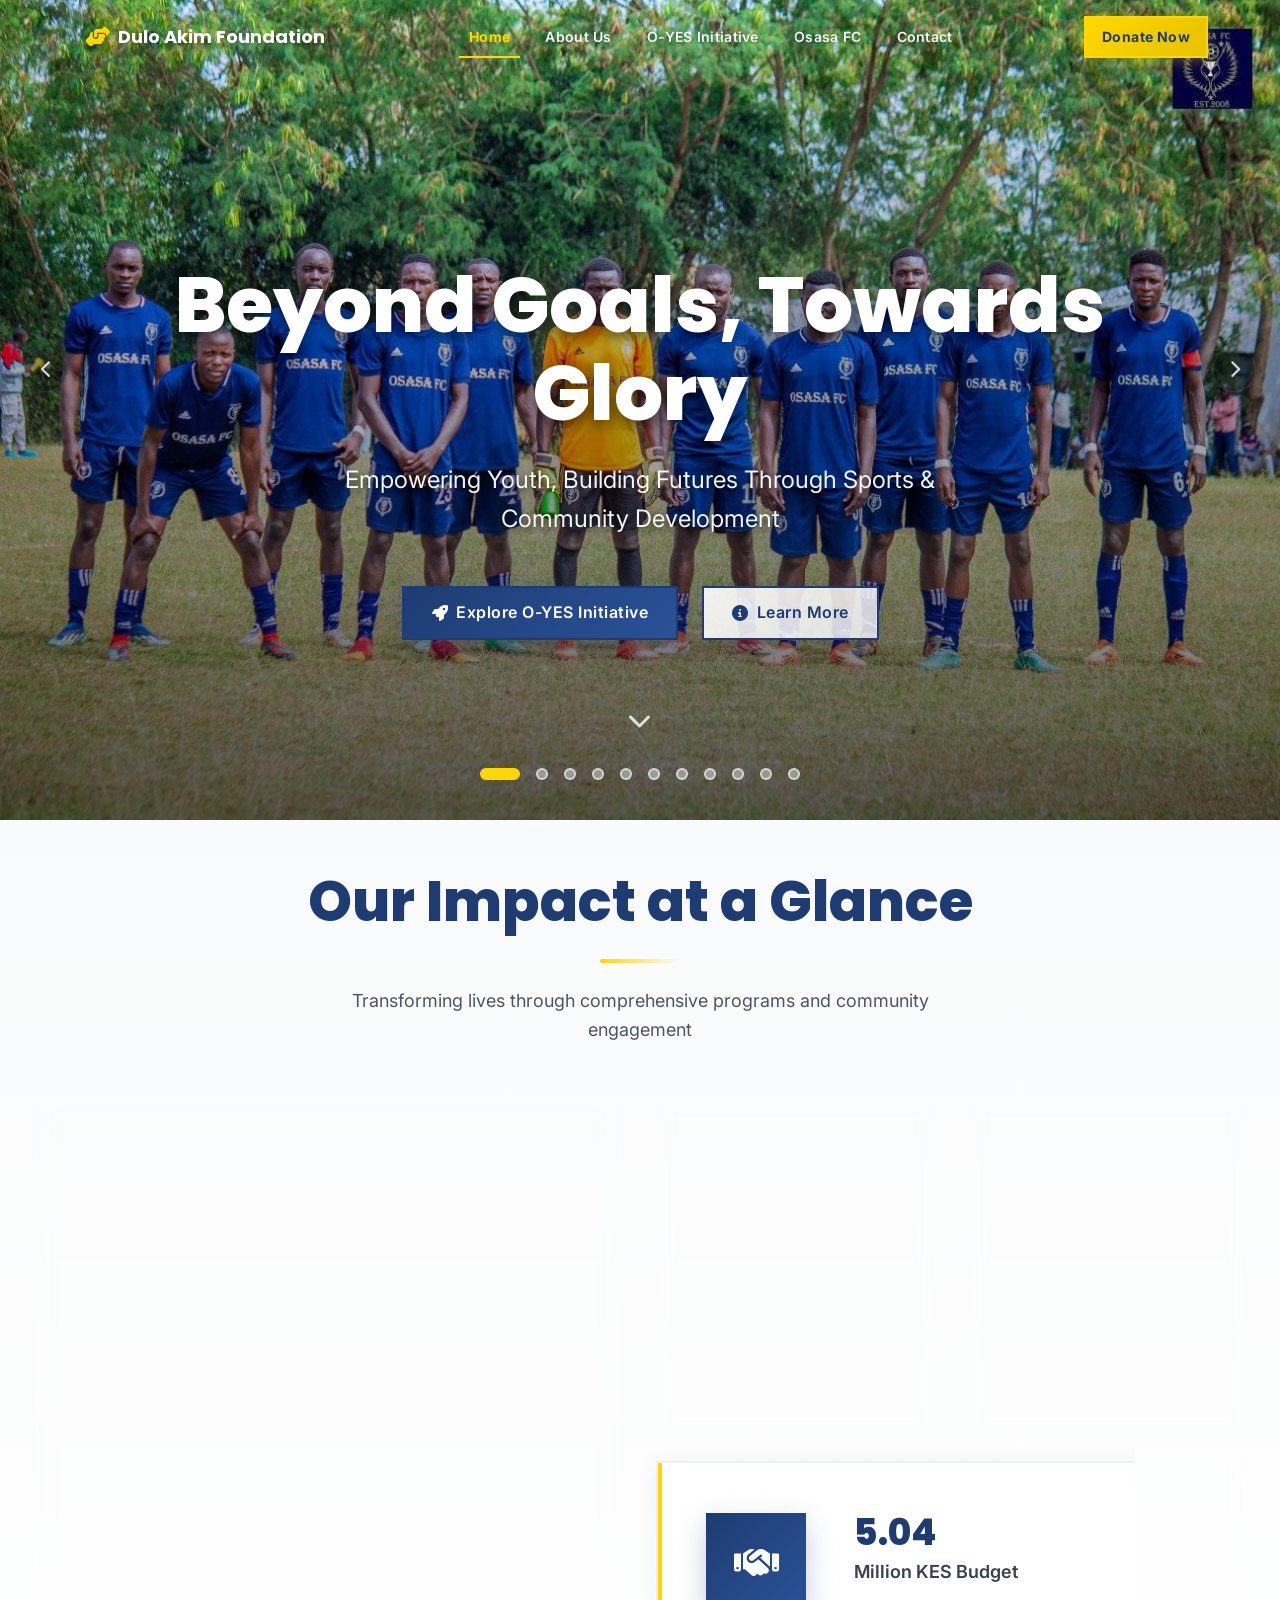
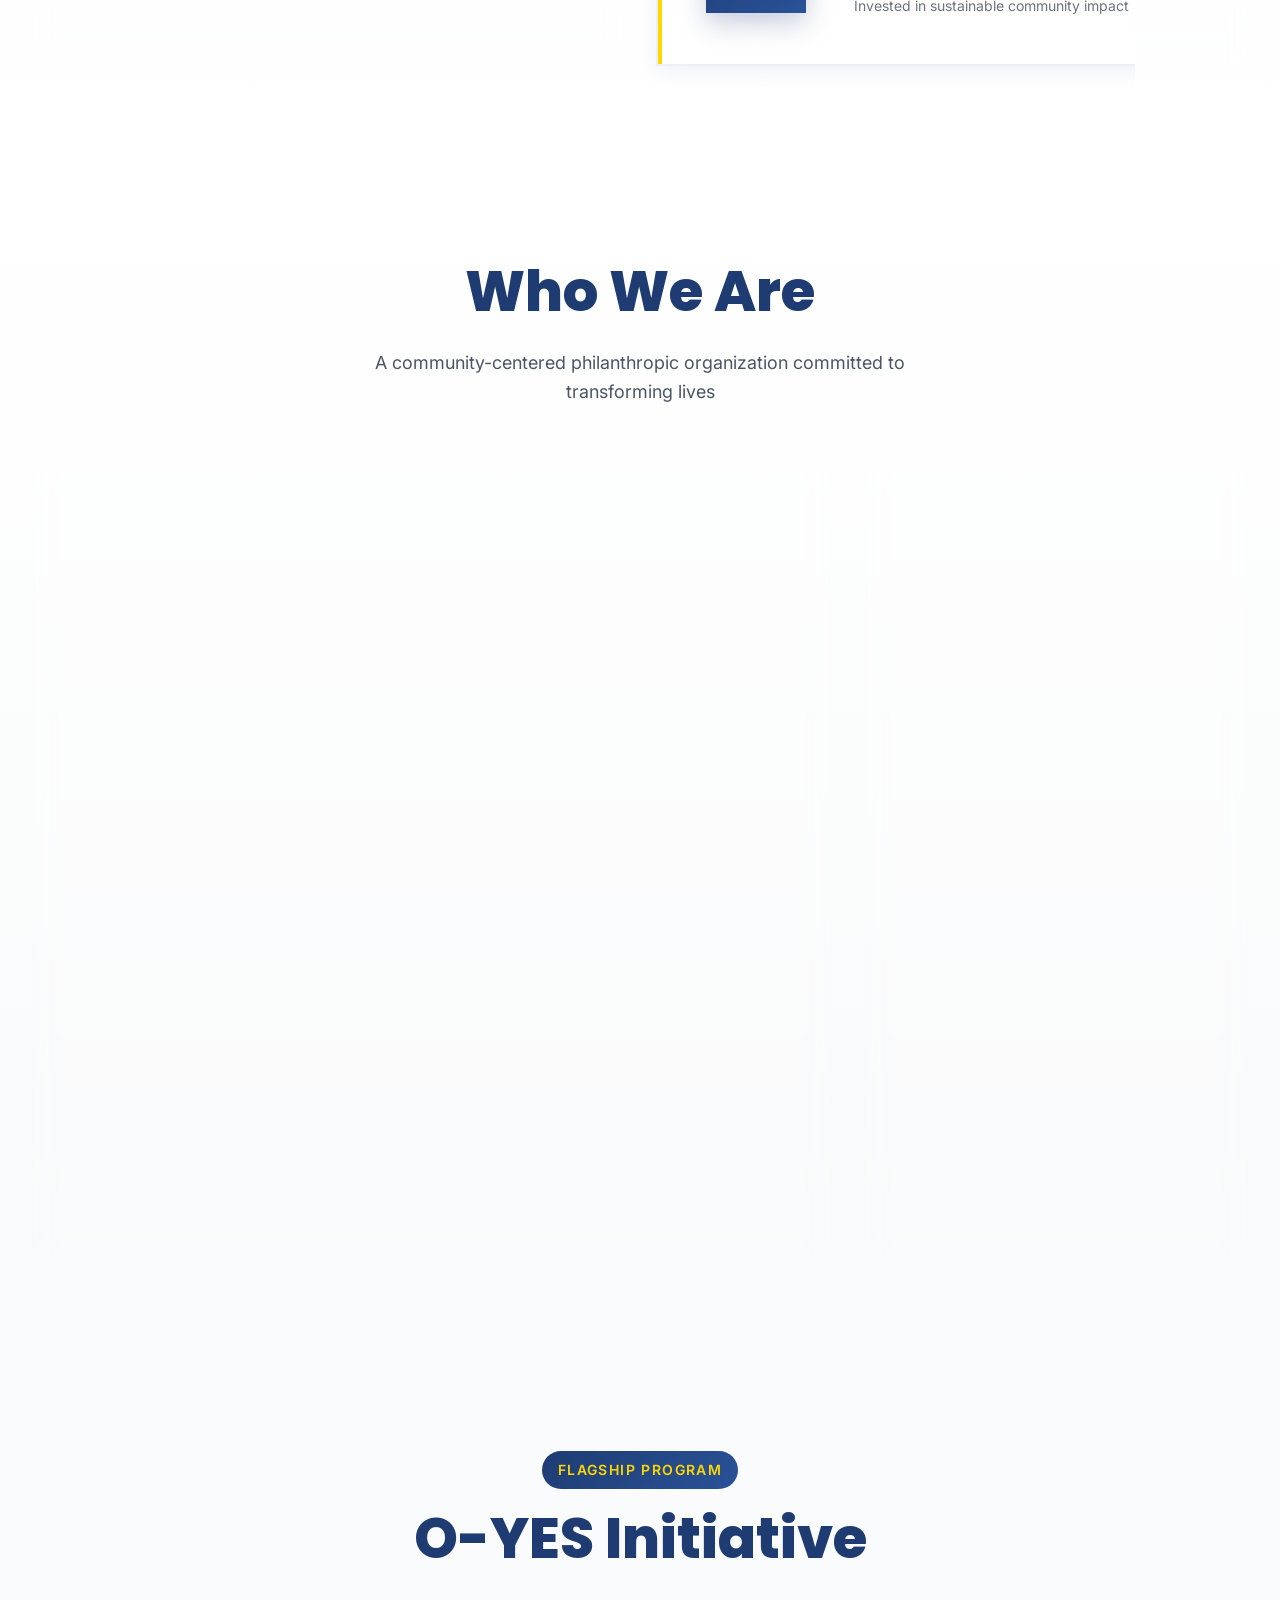
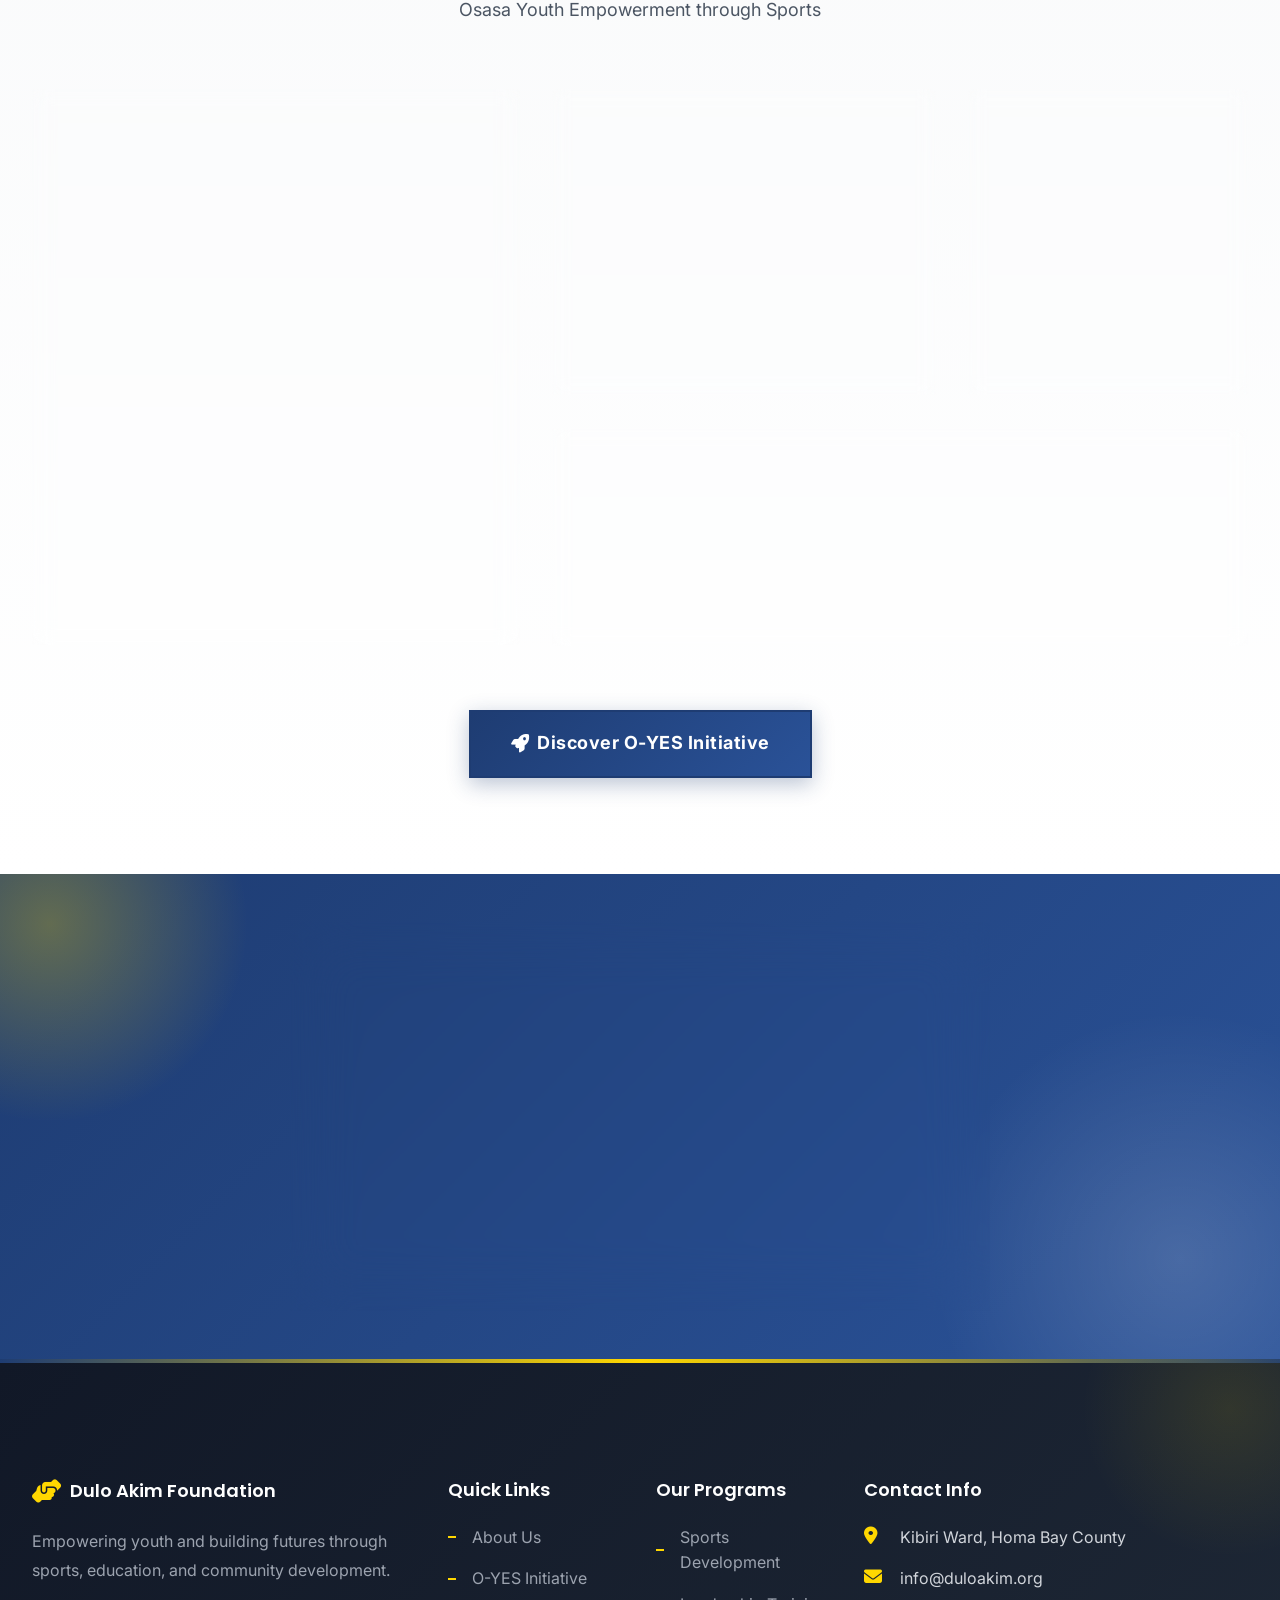
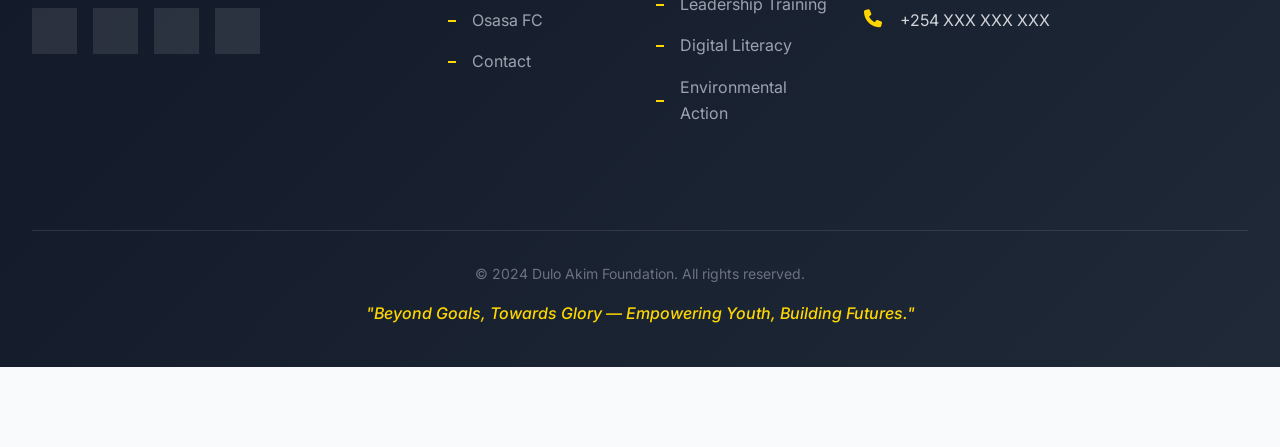
==== commit 6f225c89: "Add files via upload" ====
--- a/index.html
+++ b/index.html
@@ -257,43 +257,70 @@
         </div>
     </section>
 
-    <!-- Impact Stats Section - Grid Layout -->
+    <!-- Impact Stats Section - Classic Meets Modern -->
     <section class="stats-section">
         <div class="container">
+            <div class="section-header">
+                <h2 class="section-title">Our Impact at a Glance</h2>
+                <div class="title-underline"></div>
+                <p class="section-subtitle">Transforming lives through comprehensive programs and community engagement</p>
+            </div>
+
             <div class="grid-system">
-                <div class="grid-item grid-span-6 grid-row-span-2 stat-card-large glass-card">
-                    <div class="stat-icon-large">
-                        <i class="fas fa-users"></i>
-                    </div>
-                    <h3 class="stat-number" data-target="500">0</h3>
-                    <p class="stat-label">Youth Empowered Annually</p>
-                    <p class="stat-description">Through our comprehensive programs across Homa Bay County</p>
-                </div>
-                
-                <div class="grid-item grid-span-3 stat-card glass-card">
-                    <div class="stat-icon">
-                        <i class="fas fa-calendar-alt"></i>
+                <!-- Large Featured Stat -->
+                <div class="grid-item grid-span-6 grid-row-span-2">
+                    <div class="stat-card-featured">
+                        <div class="stat-card-accent"></div>
+                        <div class="stat-card-image">
+                            <img src="assets/slideshow (5).jpg" alt="Youth empowerment">
+                        </div>
+                        <div class="stat-icon-featured">
+                            <i class="fas fa-users"></i>
+                        </div>
+                        <h3 class="stat-number-featured" data-target="500">0</h3>
+                        <p class="stat-label-featured">Youth Empowered Annually</p>
+                        <p class="stat-description">Through our comprehensive programs across Homa Bay County, we continue to uplift and inspire the next generation.</p>
+                        <div class="stat-progress">
+                            <div class="progress-bar"></div>
+                        </div>
+                    </div>
+                </div>
+                
+                <!-- Top Right Stats Row -->
+                <div class="grid-item grid-span-3 stat-card-classic">
+                    <div class="classic-card-header">
+                        <div class="stat-icon">
+                            <i class="fas fa-calendar-alt"></i>
+                        </div>
                     </div>
                     <h3 class="stat-number" data-target="3">0</h3>
-                    <p class="stat-label">Year Program</p>
-                </div>
-                
-                <div class="grid-item grid-span-3 stat-card glass-card">
-                    <div class="stat-icon">
-                        <i class="fas fa-project-diagram"></i>
+                    <p class="stat-label">Years of Impact</p>
+                    <p class="stat-mini-desc">Dedicated to community development</p>
+                </div>
+                
+                <div class="grid-item grid-span-3 stat-card-classic">
+                    <div class="classic-card-header">
+                        <div class="stat-icon">
+                            <i class="fas fa-project-diagram"></i>
+                        </div>
                     </div>
                     <h3 class="stat-number" data-target="13">0</h3>
-                    <p class="stat-label">Key Program Areas</p>
-                </div>
-                
-                <div class="grid-item grid-span-6 stat-card-wide glass-card">
-                    <div class="stat-content-horizontal">
-                        <div class="stat-icon">
-                            <i class="fas fa-handshake"></i>
-                        </div>
-                        <div class="stat-text">
+                    <p class="stat-label">Program Areas</p>
+                    <p class="stat-mini-desc">Comprehensive initiatives</p>
+                </div>
+                
+                <!-- Wide Bottom Stat -->
+                <div class="grid-item grid-span-6">
+                    <div class="stat-card-horizontal">
+                        <div class="stat-card-left">
+                            <div class="stat-icon-large">
+                                <i class="fas fa-handshake"></i>
+                            </div>
+                        </div>
+                        <div class="stat-card-right">
                             <h3 class="stat-number" data-target="9.84">0</h3>
                             <p class="stat-label">Million KES Budget</p>
+                            <p class="stat-mini-desc">Invested in sustainable community impact</p>
                         </div>
                     </div>
                 </div>
@@ -346,10 +373,15 @@
                 </div>
                 
                 <div class="grid-item grid-span-4 about-visual glass-card">
-                    <div class="mission-card">
-                        <i class="fas fa-bullseye"></i>
-                        <h3>Our Mission</h3>
-                        <p>Driving sustainable youth and community development through structured programs and long-term social investment initiatives.</p>
+                    <div class="about-image-container">
+                        <img src="assets/slideshow (6).jpg" alt="Community impact">
+                        <div class="about-image-overlay">
+                            <div class="mission-card">
+                                <i class="fas fa-bullseye"></i>
+                                <h3>Our Mission</h3>
+                                <p>Driving sustainable youth and community development through structured programs and long-term social investment initiatives.</p>
+                            </div>
+                        </div>
                     </div>
                 </div>
             </div>
@@ -367,6 +399,9 @@
             
             <div class="grid-system">
                 <div class="grid-item grid-span-5 grid-row-span-2 feature-card-large glass-card">
+                    <div class="feature-image-bg">
+                        <img src="assets/slideshow (7).jpg" alt="Talent development">
+                    </div>
                     <div class="feature-icon-large">
                         <i class="fas fa-trophy"></i>
                     </div>
@@ -378,6 +413,9 @@
                 </div>
                 
                 <div class="grid-item grid-span-4 feature-card glass-card">
+                    <div class="feature-image-bg">
+                        <img src="assets/slideshow (8).jpg" alt="Leadership training">
+                    </div>
                     <div class="feature-icon">
                         <i class="fas fa-user-tie"></i>
                     </div>
@@ -386,6 +424,9 @@
                 </div>
                 
                 <div class="grid-item grid-span-3 feature-card glass-card">
+                    <div class="feature-image-bg">
+                        <img src="assets/slideshow (9).jpg" alt="Digital literacy">
+                    </div>
                     <div class="feature-icon">
                         <i class="fas fa-laptop-code"></i>
                     </div>
@@ -394,6 +435,9 @@
                 </div>
                 
                 <div class="grid-item grid-span-7 feature-card-wide glass-card">
+                    <div class="feature-image-bg">
+                        <img src="assets/slideshow (10).jpg" alt="Environmental action">
+                    </div>
                     <div class="feature-content-horizontal">
                         <div class="feature-icon">
                             <i class="fas fa-seedling"></i>
--- a/css/main.css
+++ b/css/main.css
@@ -272,76 +272,84 @@
 }
 
 /* ===================================
-   BUTTONS
+   BUTTONS - CLASSIC RECTANGULAR
    =================================== */
 .btn {
     display: inline-flex;
     align-items: center;
     gap: var(--spacing-sm);
-    padding: 0.75rem 1.5rem;
+    padding: 0.75rem 1.75rem;
     font-family: var(--font-primary);
     font-size: var(--text-base);
     font-weight: 600;
     text-align: center;
     text-decoration: none;
-    border: none;
-    border-radius: var(--radius-lg);
+    border: 2px solid transparent;
+    border-radius: 0;
     cursor: pointer;
     transition: all var(--transition-base);
     white-space: nowrap;
+    letter-spacing: 0.5px;
 }
 
 .btn-primary {
     background: linear-gradient(135deg, var(--primary-color) 0%, var(--primary-light) 100%);
     color: var(--white);
-    box-shadow: var(--shadow-md);
+    box-shadow: 0 6px 20px rgba(30, 60, 114, 0.3);
+    border-color: var(--primary-color);
 }
 
 .btn-primary:hover {
     background: linear-gradient(135deg, var(--primary-dark) 0%, var(--primary-color) 100%);
-    transform: translateY(-2px);
-    box-shadow: var(--shadow-lg);
+    transform: translateY(-3px);
+    box-shadow: 0 10px 30px rgba(30, 60, 114, 0.4);
+    border-color: var(--primary-dark);
 }
 
 .btn-secondary {
-    background: rgba(255, 255, 255, 0.2);
-    color: var(--white);
-    border: 2px solid var(--white);
-    backdrop-filter: blur(10px);
+    background: linear-gradient(135deg, rgba(255, 255, 255, 0.9) 0%, rgba(255, 255, 255, 0.8) 100%);
+    color: var(--primary-color);
+    border: 2px solid var(--primary-color);
+    box-shadow: 0 4px 15px rgba(30, 60, 114, 0.1);
 }
 
 .btn-secondary:hover {
     background: var(--white);
-    color: var(--primary-color);
-    transform: translateY(-2px);
+    color: var(--primary-dark);
+    border-color: var(--primary-dark);
+    transform: translateY(-3px);
+    box-shadow: 0 8px 25px rgba(30, 60, 114, 0.15);
 }
 
 .btn-large {
-    padding: 1rem 2rem;
+    padding: 1.1rem 2.5rem;
     font-size: var(--text-lg);
+    font-weight: 700;
+    border-radius: 0;
 }
 
 .btn:active {
-    transform: translateY(0);
+    transform: translateY(-1px);
 }
 
 /* ===================================
    GLASSMORPHISM CARDS
    =================================== */
 .glass-card {
-    background: rgba(255, 255, 255, 0.7);
-    backdrop-filter: blur(20px);
-    -webkit-backdrop-filter: blur(20px);
-    border: 1px solid rgba(255, 255, 255, 0.3);
-    border-radius: var(--radius-xl);
-    box-shadow: var(--shadow-xl);
+    background: linear-gradient(135deg, rgba(255, 255, 255, 0.9) 0%, rgba(255, 255, 255, 0.75) 100%);
+    backdrop-filter: blur(15px);
+    -webkit-backdrop-filter: blur(15px);
+    border: 1px solid rgba(30, 60, 114, 0.1);
+    border-radius: 0;
+    box-shadow: 0 8px 32px rgba(30, 60, 114, 0.08);
     transition: all var(--transition-base);
 }
 
 .glass-card:hover {
-    background: rgba(255, 255, 255, 0.8);
+    background: linear-gradient(135deg, rgba(255, 255, 255, 0.95) 0%, rgba(255, 255, 255, 0.85) 100%);
     transform: translateY(-5px);
-    box-shadow: var(--shadow-2xl);
+    box-shadow: 0 12px 40px rgba(30, 60, 114, 0.12);
+    border-color: var(--secondary-color);
 }
 
 /* ===================================
--- a/css/components/header.css
+++ b/css/components/header.css
@@ -1,5 +1,5 @@
 /* ===================================
-   HEADER & NAVIGATION STYLES
+   HEADER & NAVIGATION STYLES - TRANSPARENT & CLASSIC
    =================================== */
 
 .header {
@@ -11,20 +11,26 @@
     background: transparent;
     backdrop-filter: none;
     -webkit-backdrop-filter: none;
-    transition: background-color var(--transition-base), border-color var(--transition-base), backdrop-filter var(--transition-base);
-    border-bottom: 1px solid rgba(255, 255, 255, 0.1);
+    transition: all var(--transition-base);
+    border-bottom: none;
+    box-shadow: none;
 }
 
 .header.scrolled {
-    background: rgba(255, 255, 255, 0.95);
+    background: linear-gradient(180deg, rgba(255, 255, 255, 0.98) 0%, rgba(255, 255, 255, 0.95) 100%);
     backdrop-filter: blur(20px);
     -webkit-backdrop-filter: blur(20px);
-    border-bottom: 1px solid var(--gray-200);
-    box-shadow: var(--shadow-md);
+    border-bottom: 2px solid var(--secondary-color);
+    box-shadow: 0 4px 15px rgba(30, 60, 114, 0.1);
 }
 
 .navbar {
     padding: 1rem 0;
+    transition: padding var(--transition-base);
+}
+
+.header.scrolled .navbar {
+    padding: 0.75rem 0;
 }
 
 .nav-container {
@@ -38,51 +44,55 @@
 }
 
 /* ===================================
-   LOGO
+   LOGO - MINIMAL RECTANGULAR STYLE
    =================================== */
 .logo {
     display: flex;
     align-items: center;
-    gap: var(--spacing-sm);
+    gap: 0.5rem;
     font-family: var(--font-display);
-    font-size: var(--text-xl);
+    font-size: var(--text-lg);
     font-weight: 700;
     color: var(--white);
     text-decoration: none;
-    transition: color var(--transition-base);
-    text-shadow: 0 2px 4px rgba(0, 0, 0, 0.3);
+    transition: all var(--transition-base);
+    text-shadow: 0 2px 6px rgba(0, 0, 0, 0.4);
+    padding: 0.4rem 0.8rem;
+    border-radius: 0;
+    background: none;
+    border: none;
 }
 .header.scrolled .logo {
     color: var(--primary-color);
     text-shadow: none;
+    background: none;
+    border: none;
 }
 
 .logo i {
-    font-size: var(--text-2xl);
+    font-size: var(--text-xl);
     color: var(--secondary-color);
     transition: transform var(--transition-base);
 }
 
 .logo:hover {
-    color: var(--white);
-    text-shadow: 0 2px 8px rgba(255, 255, 255, 0.5);
+    transform: scale(1.05);
 }
 .header.scrolled .logo:hover {
-    color: var(--primary-light);
-    text-shadow: none;
+    color: var(--primary-dark);
 }
 
 .logo:hover i {
-    transform: scale(1.1) rotate(5deg);
-}
-
-/* ===================================
-   NAVIGATION MENU
+    transform: scale(1.12);
+}
+
+/* ===================================
+   NAVIGATION MENU - CLASSIC RECTANGULAR
    =================================== */
 .nav-menu {
     display: flex;
     align-items: center;
-    gap: var(--spacing-xl);
+    gap: var(--spacing-md);
     list-style: none;
     margin: 0;
 }
@@ -93,14 +103,16 @@
 
 .nav-menu a {
     display: inline-block;
-    padding: 0.5rem 0;
-    font-size: var(--text-base);
-    font-weight: 500;
-    color: rgba(255, 255, 255, 0.95);
+    padding: 0.5rem 0.6rem;
+    font-size: var(--text-sm);
+    font-weight: 600;
+    color: rgba(255, 255, 255, 0.98);
     text-decoration: none;
-    transition: color var(--transition-base);
+    transition: all var(--transition-base);
     position: relative;
-    text-shadow: 0 2px 4px rgba(0, 0, 0, 0.3);
+    text-shadow: 0 1px 3px rgba(0, 0, 0, 0.3);
+    border-radius: 0;
+    letter-spacing: 0.3px;
 }
 .header.scrolled .nav-menu a {
     color: var(--gray-700);
@@ -111,20 +123,17 @@
 .nav-menu a::after {
     content: '';
     position: absolute;
-    bottom: 0;
+    bottom: -2px;
     left: 0;
     width: 0;
     height: 2px;
-    background: linear-gradient(90deg, var(--secondary-color), var(--accent-orange));
+    background: var(--secondary-color);
     transition: width var(--transition-base);
 }
-.header.scrolled .nav-menu a::after {
-    background: linear-gradient(90deg, var(--primary-color), var(--secondary-color));
-}
 
 .nav-menu a:hover {
-    color: var(--white);
-    text-shadow: 0 2px 8px rgba(255, 255, 255, 0.5);
+    color: var(--secondary-color);
+    text-shadow: 0 1px 4px rgba(255, 215, 0, 0.4);
 }
 .header.scrolled .nav-menu a:hover {
     color: var(--primary-color);
@@ -136,9 +145,9 @@
 }
 
 .nav-menu a.active {
-    color: var(--white);
-    font-weight: 600;
-    text-shadow: 0 2px 8px rgba(255, 255, 255, 0.6);
+    color: var(--secondary-color);
+    font-weight: 700;
+    text-shadow: 0 1px 4px rgba(255, 215, 0, 0.3);
 }
 .header.scrolled .nav-menu a.active {
     color: var(--primary-color);
@@ -161,22 +170,37 @@
 .btn-donate {
     display: inline-flex;
     align-items: center;
-    gap: var(--spacing-sm);
-    padding: 0.625rem 1.25rem;
+    gap: 0.4rem;
+    padding: 0.5rem 1rem;
     background: linear-gradient(135deg, var(--secondary-color) 0%, var(--secondary-dark) 100%);
-    color: var(--gray-900);
-    font-weight: 600;
+    color: var(--primary-color);
+    font-weight: 700;
     font-size: var(--text-sm);
-    border-radius: var(--radius-full);
+    border: 2px solid var(--secondary-color);
+    border-radius: 0;
     text-decoration: none;
-    box-shadow: 0 4px 12px rgba(255, 215, 0, 0.4);
+    box-shadow: 0 4px 12px rgba(255, 215, 0, 0.3);
     transition: all var(--transition-base);
     text-shadow: none;
+    letter-spacing: 0.4px;
 }
 
 .btn-donate:hover {
     transform: translateY(-2px);
-    box-shadow: 0 6px 20px rgba(255, 215, 0, 0.4);
+    box-shadow: 0 6px 18px rgba(255, 215, 0, 0.4);
+    background: linear-gradient(135deg, #ffeb3b 0%, var(--secondary-color) 100%);
+    border-color: #ffeb3b;
+}
+
+.header.scrolled .btn-donate {
+    background: linear-gradient(135deg, var(--secondary-color) 0%, var(--secondary-dark) 100%);
+    color: var(--primary-color);
+    box-shadow: 0 3px 10px rgba(255, 215, 0, 0.25);
+}
+
+.header.scrolled .btn-donate:hover {
+    transform: translateY(-2px);
+    box-shadow: 0 5px 15px rgba(255, 215, 0, 0.35);
 }
 
 /* ===================================
--- a/css/home.css
+++ b/css/home.css
@@ -238,94 +238,256 @@
 }
 
 /* ===================================
-   STATS SECTION - GRID LAYOUT
+   STATS SECTION - CLASSIC MEETS MODERN
    =================================== */
 
 .stats-section {
-    padding-top: var(--spacing-4xl);
+    padding-top: var(--spacing-2xl);
     padding-bottom: var(--spacing-4xl);
     background: linear-gradient(180deg, var(--gray-50) 0%, var(--white) 100%);
     position: relative;
     z-index: 2;
-    margin-top: 0; /* Ensure no gap from slideshow */
+    margin-top: 0;
     margin-bottom: 0;
 }
 
-/* Override default section padding for hero-slideshow */
+/* Hero-slideshow override */
 .hero-slideshow {
     padding-bottom: 0 !important;
 }
 
-/* Large Stat Card */
-.stat-card-large {
+/* Section Header */
+.section-header {
     text-align: center;
+    margin-bottom: var(--spacing-3xl);
+    position: relative;
+}
+
+.section-header.center {
+    text-align: center;
+}
+
+.section-label {
+    display: inline-block;
+    font-size: var(--text-sm);
+    font-weight: 600;
+    color: var(--secondary-color);
+    text-transform: uppercase;
+    letter-spacing: 0.1em;
+    margin-bottom: var(--spacing-md);
+}
+
+.section-title {
+    font-size: clamp(2rem, 5vw, 3.5rem);
+    font-weight: 800;
+    color: var(--primary-color);
+    margin-bottom: var(--spacing-lg);
+    font-family: var(--font-display);
+}
+
+.title-underline {
+    width: 80px;
+    height: 4px;
+    background: linear-gradient(90deg, var(--secondary-color) 0%, transparent 100%);
+    margin: var(--spacing-lg) auto var(--spacing-lg);
+    border-radius: 2px;
+}
+
+.section-subtitle {
+    font-size: var(--text-lg);
+    color: var(--gray-600);
+    max-width: 600px;
+    margin: 0 auto;
+    line-height: 1.6;
+}
+
+/* Featured Stat Card - Classic Rectangle with Modern Gradient */
+.stat-card-featured {
+    position: relative;
     padding: var(--spacing-3xl);
+    background: linear-gradient(135deg, rgba(255, 255, 255, 0.95) 0%, rgba(255, 255, 255, 0.8) 100%);
+    border: 2px solid rgba(30, 60, 114, 0.1);
+    border-radius: 0;
+    backdrop-filter: blur(10px);
+    box-shadow: 0 8px 32px rgba(30, 60, 114, 0.1);
     transition: all var(--transition-base);
     display: flex;
     flex-direction: column;
     justify-content: center;
-    min-height: 400px;
-}
-
-.stat-icon-large {
+    align-items: center;
+    text-align: center;
+    min-height: 450px;
+    overflow: hidden;
+}
+
+.stat-card-featured::before {
+    content: '';
+    position: absolute;
+    top: 0;
+    left: 0;
+    right: 0;
+    height: 4px;
+    background: linear-gradient(90deg, var(--secondary-color) 0%, var(--primary-color) 100%);
+}
+
+.stat-card-featured:hover {
+    transform: translateY(-8px);
+    box-shadow: 0 16px 48px rgba(30, 60, 114, 0.15);
+    border-color: var(--secondary-color);
+}
+
+.stat-card-accent {
+    position: absolute;
+    top: -100px;
+    right: -100px;
+    width: 300px;
+    height: 300px;
+    background: radial-gradient(circle, var(--secondary-color), transparent);
+    opacity: 0.1;
+    border-radius: 50%;
+}
+
+.stat-card-image {
+    position: absolute;
+    top: 0;
+    left: 0;
+    right: 0;
+    bottom: 0;
+    background: linear-gradient(135deg, rgba(30, 60, 114, 0.7) 0%, rgba(30, 60, 114, 0.85) 100%);
+    opacity: 0.3;
+    z-index: 0;
+    overflow: hidden;
+}
+
+.stat-card-image img {
+    width: 100%;
+    height: 100%;
+    object-fit: cover;
+    opacity: 0.6;
+}
+
+.stat-icon-featured {
     width: 120px;
     height: 120px;
     margin: 0 auto var(--spacing-xl);
     background: linear-gradient(135deg, var(--primary-color) 0%, var(--primary-light) 100%);
     color: var(--white);
-    border-radius: var(--radius-xl);
+    border-radius: 0;
     display: flex;
     align-items: center;
     justify-content: center;
     font-size: var(--text-5xl);
-    box-shadow: 0 12px 30px rgba(30, 60, 114, 0.3);
-    transition: all var(--transition-base);
-}
-
-.stat-card-large:hover .stat-icon-large {
-    transform: scale(1.15) rotate(10deg);
-}
-
-.stat-card-large .stat-number {
-    font-size: var(--text-6xl);
+    box-shadow: 0 12px 30px rgba(30, 60, 114, 0.25);
+    transition: all var(--transition-base);
+    position: relative;
+    z-index: 1;
+}
+
+.stat-card-featured:hover .stat-icon-featured {
+    transform: scale(1.1) rotate(5deg);
+    box-shadow: 0 16px 40px rgba(30, 60, 114, 0.35);
+}
+
+.stat-number-featured {
+    font-size: clamp(3rem, 8vw, 5rem);
     font-weight: 800;
     color: var(--primary-color);
     margin-bottom: var(--spacing-md);
     font-family: var(--font-display);
-}
-
-.stat-card-large .stat-label {
+    position: relative;
+    z-index: 1;
+}
+
+.stat-label-featured {
     font-size: var(--text-2xl);
     color: var(--gray-700);
     margin-bottom: var(--spacing-md);
-    font-weight: 600;
+    font-weight: 700;
+    position: relative;
+    z-index: 1;
 }
 
 .stat-description {
     font-size: var(--text-base);
     color: var(--gray-600);
-    line-height: 1.6;
-    margin: 0;
-}
-
-/* Regular Stat Card */
-.stat-card {
+    line-height: 1.8;
+    margin-bottom: var(--spacing-lg);
+    position: relative;
+    z-index: 1;
+}
+
+.stat-progress {
+    width: 100%;
+    height: 6px;
+    background: rgba(30, 60, 114, 0.1);
+    border-radius: 3px;
+    overflow: hidden;
+    position: relative;
+    z-index: 1;
+}
+
+.progress-bar {
+    height: 100%;
+    width: 75%;
+    background: linear-gradient(90deg, var(--secondary-color) 0%, var(--primary-color) 100%);
+    border-radius: 3px;
+    animation: expandWidth 1.5s ease-out;
+}
+
+@keyframes expandWidth {
+    from {
+        width: 0;
+    }
+    to {
+        width: 75%;
+    }
+}
+
+/* Classic Stat Card - Clean Rectangular Design */
+.stat-card-classic {
+    padding: var(--spacing-2xl);
+    background: linear-gradient(135deg, rgba(255, 255, 255, 0.95) 0%, rgba(255, 255, 255, 0.85) 100%);
+    border: 2px solid rgba(30, 60, 114, 0.08);
+    border-radius: 0;
+    backdrop-filter: blur(8px);
+    box-shadow: 0 4px 20px rgba(30, 60, 114, 0.08);
+    transition: all var(--transition-base);
+    display: flex;
+    flex-direction: column;
+    justify-content: flex-start;
     text-align: center;
-    padding: var(--spacing-2xl);
-    transition: all var(--transition-base);
-    display: flex;
-    flex-direction: column;
-    justify-content: center;
-    min-height: 200px;
+    min-height: 250px;
+    position: relative;
+    overflow: hidden;
+}
+
+.stat-card-classic::before {
+    content: '';
+    position: absolute;
+    top: 0;
+    left: 0;
+    right: 0;
+    height: 3px;
+    background: var(--secondary-color);
+}
+
+.stat-card-classic:hover {
+    transform: translateY(-5px);
+    box-shadow: 0 8px 28px rgba(30, 60, 114, 0.12);
+    border-color: var(--secondary-color);
+}
+
+.classic-card-header {
+    margin-bottom: var(--spacing-lg);
 }
 
 .stat-icon {
     width: 70px;
     height: 70px;
-    margin: 0 auto var(--spacing-lg);
+    margin: 0 auto;
     background: linear-gradient(135deg, var(--primary-color) 0%, var(--primary-light) 100%);
     color: var(--white);
-    border-radius: var(--radius-xl);
+    border-radius: 0;
     display: flex;
     align-items: center;
     justify-content: center;
@@ -334,77 +496,150 @@
     transition: all var(--transition-base);
 }
 
-.stat-card:hover .stat-icon {
-    transform: scale(1.1) rotate(5deg);
+.stat-card-classic:hover .stat-icon {
+    transform: scale(1.08) rotate(3deg);
 }
 
 .stat-number {
     font-size: var(--text-4xl);
     font-weight: 800;
     color: var(--primary-color);
-    margin-bottom: var(--spacing-sm);
+    margin-bottom: var(--spacing-xs);
     font-family: var(--font-display);
 }
 
 .stat-label {
     font-size: var(--text-lg);
-    color: var(--gray-600);
+    color: var(--gray-700);
+    margin-bottom: var(--spacing-sm);
+    font-weight: 600;
+}
+
+.stat-mini-desc {
+    font-size: var(--text-sm);
+    color: var(--gray-500);
     margin: 0;
-}
-
-/* Wide Stat Card */
-.stat-card-wide {
+    line-height: 1.5;
+}
+
+/* Horizontal Stat Card */
+.stat-card-horizontal {
+    display: flex;
+    align-items: center;
+    gap: var(--spacing-2xl);
     padding: var(--spacing-2xl);
-    transition: all var(--transition-base);
+    background: linear-gradient(135deg, rgba(255, 255, 255, 0.95) 0%, rgba(255, 255, 255, 0.85) 100%);
+    border: 2px solid rgba(30, 60, 114, 0.08);
+    border-radius: 0;
+    backdrop-filter: blur(8px);
+    box-shadow: 0 4px 20px rgba(30, 60, 114, 0.08);
+    transition: all var(--transition-base);
+    min-height: 200px;
+    position: relative;
+    overflow: hidden;
+}
+
+.stat-card-horizontal::before {
+    content: '';
+    position: absolute;
+    top: 0;
+    left: 0;
+    width: 4px;
+    height: 100%;
+    background: var(--secondary-color);
+}
+
+.stat-card-horizontal:hover {
+    transform: translateX(5px);
+    box-shadow: 0 8px 28px rgba(30, 60, 114, 0.12);
+    border-color: var(--secondary-color);
+}
+
+.stat-card-left {
+    flex-shrink: 0;
+}
+
+.stat-icon-large {
+    width: 100px;
+    height: 100px;
+    background: linear-gradient(135deg, var(--primary-color) 0%, var(--primary-light) 100%);
+    color: var(--white);
+    border-radius: 0;
     display: flex;
     align-items: center;
-    min-height: 200px;
-}
-
-.stat-content-horizontal {
-    display: flex;
-    align-items: center;
-    gap: var(--spacing-xl);
-    width: 100%;
-}
-
-.stat-content-horizontal .stat-icon {
+    justify-content: center;
+    font-size: var(--text-4xl);
+    box-shadow: 0 10px 25px rgba(30, 60, 114, 0.25);
+    transition: all var(--transition-base);
+}
+
+.stat-card-horizontal:hover .stat-icon-large {
+    transform: scale(1.08);
+}
+
+.stat-card-right {
+    flex: 1;
+}
+
+.stat-card-right .stat-number {
+    margin-bottom: var(--spacing-xs);
+}
+
+.stat-card-right .stat-label {
+    margin-bottom: var(--spacing-sm);
+}
+
+.stat-card-right .stat-mini-desc {
     margin: 0;
-    flex-shrink: 0;
-}
-
-.stat-content-horizontal .stat-text {
-    flex: 1;
-}
-
-.stat-content-horizontal .stat-number {
-    font-size: var(--text-4xl);
-    margin-bottom: var(--spacing-xs);
-}
-
-.stat-content-horizontal .stat-label {
-    font-size: var(--text-base);
 }
 
 /* ===================================
-   ABOUT PREVIEW SECTION - GRID LAYOUT
+   ABOUT PREVIEW SECTION - CLASSIC MEETS MODERN
    =================================== */
 
 .about-preview {
     padding: var(--spacing-4xl) 0;
-    background: var(--white);
+    background: linear-gradient(180deg, var(--white) 0%, var(--gray-50) 100%);
+    position: relative;
 }
 
 .about-content-card {
     padding: var(--spacing-3xl);
-    transition: all var(--transition-base);
+    background: linear-gradient(135deg, rgba(255, 255, 255, 0.95) 0%, rgba(255, 255, 255, 0.85) 100%);
+    border: 2px solid rgba(30, 60, 114, 0.08);
+    border-radius: 0;
+    box-shadow: 0 8px 32px rgba(30, 60, 114, 0.08);
+    backdrop-filter: blur(10px);
+    transition: all var(--transition-base);
+    position: relative;
+    overflow: hidden;
+}
+
+.about-content-card::before {
+    content: '';
+    position: absolute;
+    top: -200px;
+    right: -200px;
+    width: 400px;
+    height: 400px;
+    background: radial-gradient(circle, var(--secondary-color), transparent);
+    opacity: 0.05;
+    border-radius: 50%;
+}
+
+.about-content-card:hover {
+    transform: translateY(-5px);
+    box-shadow: 0 12px 40px rgba(30, 60, 114, 0.12);
 }
 
 .about-content-card .lead-text {
     font-size: var(--text-xl);
-    color: var(--gray-700);
-    line-height: 1.8;
+    color: var(--gray-800);
+    line-height: 1.9;
     margin-bottom: var(--spacing-2xl);
+    font-weight: 500;
+    position: relative;
+    z-index: 1;
 }
 
 .focus-areas-grid {
@@ -418,13 +653,19 @@
     display: flex;
     align-items: center;
     gap: var(--spacing-md);
-    padding: var(--spacing-lg);
-    transition: all var(--transition-base);
+    padding: var(--spacing-lg) var(--spacing-lg);
+    background: rgba(255, 215, 0, 0.08);
+    border: 1px solid rgba(255, 215, 0, 0.2);
+    border-radius: 0;
+    transition: all var(--transition-base);
+    cursor: pointer;
 }
 
 .focus-item:hover {
-    transform: translateY(-5px);
-    box-shadow: var(--shadow-lg);
+    background: rgba(255, 215, 0, 0.12);
+    border-color: var(--secondary-color);
+    transform: translateX(8px);
+    box-shadow: 0 4px 15px rgba(255, 215, 0, 0.15);
 }
 
 .focus-item i {
@@ -432,12 +673,18 @@
     color: var(--secondary-color);
     min-width: 40px;
     flex-shrink: 0;
+    transition: all var(--transition-base);
+}
+
+.focus-item:hover i {
+    transform: scale(1.15) rotate(-10deg);
 }
 
 .focus-item span {
-    font-weight: 500;
+    font-weight: 600;
     color: var(--gray-800);
     font-size: var(--text-base);
+    line-height: 1.4;
 }
 
 .about-visual {
@@ -446,35 +693,109 @@
     align-items: center;
     justify-content: center;
     min-height: 400px;
+    background: linear-gradient(135deg, rgba(255, 255, 255, 0.95) 0%, rgba(255, 255, 255, 0.85) 100%);
+    border: 2px solid rgba(30, 60, 114, 0.08);
+    border-radius: 0;
+    box-shadow: 0 8px 32px rgba(30, 60, 114, 0.08);
+    backdrop-filter: blur(10px);
+    transition: all var(--transition-base);
+    position: relative;
+    overflow: hidden;
+}
+
+.about-image-container {
+    position: relative;
+    width: 100%;
+    height: 100%;
+    min-height: 400px;
+}
+
+.about-image-container img {
+    width: 100%;
+    height: 100%;
+    object-fit: cover;
+    position: absolute;
+    top: 0;
+    left: 0;
+}
+
+.about-image-overlay {
+    position: absolute;
+    top: 0;
+    left: 0;
+    right: 0;
+    bottom: 0;
+    background: linear-gradient(135deg, rgba(30, 60, 114, 0.75) 0%, rgba(30, 60, 114, 0.85) 100%);
+    display: flex;
+    align-items: center;
+    justify-content: center;
+    z-index: 2;
+}
+
+.about-visual:hover {
+    box-shadow: 0 12px 40px rgba(30, 60, 114, 0.12);
 }
 
 .mission-card {
     text-align: center;
-    padding: var(--spacing-2xl);
+    padding: var(--spacing-3xl);
     background: linear-gradient(135deg, var(--primary-color) 0%, var(--primary-light) 100%);
     color: var(--white);
-    border-radius: var(--radius-2xl);
-    box-shadow: 0 20px 40px rgba(30, 60, 114, 0.3);
+    border-radius: 0;
+    box-shadow: 0 16px 40px rgba(30, 60, 114, 0.35);
+    transition: all var(--transition-base);
+    position: relative;
+    overflow: hidden;
+}
+
+.mission-card::before {
+    content: '';
+    position: absolute;
+    top: -100px;
+    right: -100px;
+    width: 300px;
+    height: 300px;
+    background: radial-gradient(circle, rgba(255, 215, 0, 0.2), transparent);
+    border-radius: 50%;
+}
+
+.mission-card:hover {
+    transform: scale(1.03);
+    box-shadow: 0 20px 50px rgba(30, 60, 114, 0.4);
 }
 
 .mission-card i {
     font-size: 4rem;
     margin-bottom: var(--spacing-lg);
-    opacity: 0.9;
+    opacity: 0.95;
+    transition: all var(--transition-base);
+    position: relative;
+    z-index: 1;
+}
+
+.mission-card:hover i {
+    transform: scale(1.1);
 }
 
 .mission-card h3 {
     color: var(--white);
     margin-bottom: var(--spacing-md);
+    font-size: var(--text-2xl);
+    font-weight: 700;
+    position: relative;
+    z-index: 1;
 }
 
 .mission-card p {
-    color: rgba(255, 255, 255, 0.9);
-    line-height: 1.8;
+    color: rgba(255, 255, 255, 0.95);
+    line-height: 1.9;
+    font-size: var(--text-base);
+    position: relative;
+    z-index: 1;
 }
 
 /* ===================================
-   O-YES HIGHLIGHT SECTION - GRID LAYOUT
+   O-YES HIGHLIGHT SECTION - CLASSIC MEETS MODERN
    =================================== */
 
 .oyes-highlight {
@@ -491,11 +812,11 @@
     right: -10%;
     width: 500px;
     height: 500px;
-    background: radial-gradient(circle, rgba(30, 60, 114, 0.05) 0%, transparent 70%);
+    background: radial-gradient(circle, rgba(30, 60, 114, 0.08) 0%, transparent 70%);
     border-radius: 50%;
 }
 
-/* Large Feature Card */
+/* Large Feature Card - Prominent Rectangle */
 .feature-card-large {
     padding: var(--spacing-3xl);
     text-align: center;
@@ -503,39 +824,92 @@
     display: flex;
     flex-direction: column;
     justify-content: center;
-    min-height: 400px;
+    align-items: center;
+    min-height: 450px;
+    background: linear-gradient(135deg, rgba(255, 255, 255, 0.95) 0%, rgba(255, 255, 255, 0.85) 100%);
+    border: 2px solid rgba(30, 60, 114, 0.08);
+    border-radius: 0;
+    box-shadow: 0 8px 32px rgba(30, 60, 114, 0.08);
+    backdrop-filter: blur(10px);
+    position: relative;
+    overflow: hidden;
+}
+    position: relative;
+    overflow: hidden;
+}
+
+.feature-card-large::before {
+    content: '';
+    position: absolute;
+    top: 0;
+    left: 0;
+    right: 0;
+    height: 4px;
+    background: linear-gradient(90deg, var(--secondary-color) 0%, var(--primary-color) 100%);
+}
+
+.feature-image-bg {
+    position: absolute;
+    top: 0;
+    left: 0;
+    right: 0;
+    bottom: 0;
+    background: linear-gradient(135deg, rgba(30, 60, 114, 0.65) 0%, rgba(30, 60, 114, 0.8) 100%);
+    opacity: 0.35;
+    z-index: 0;
+    overflow: hidden;
+}
+
+.feature-image-bg img {
+    width: 100%;
+    height: 100%;
+    object-fit: cover;
+    opacity: 0.7;
+}
+
+.feature-card-large:hover {
+    transform: translateY(-8px);
+    box-shadow: 0 16px 48px rgba(30, 60, 114, 0.12);
 }
 
 .feature-icon-large {
-    width: 100px;
-    height: 100px;
+    width: 110px;
+    height: 110px;
     margin: 0 auto var(--spacing-xl);
     background: linear-gradient(135deg, var(--accent-green) 0%, var(--accent-blue) 100%);
     color: var(--white);
-    border-radius: var(--radius-xl);
+    border-radius: 0;
     display: flex;
     align-items: center;
     justify-content: center;
     font-size: var(--text-4xl);
     box-shadow: 0 12px 30px rgba(16, 185, 129, 0.3);
     transition: all var(--transition-base);
+    position: relative;
+    z-index: 1;
 }
 
 .feature-card-large:hover .feature-icon-large {
-    transform: scale(1.15) rotate(-10deg);
+    transform: scale(1.12) rotate(-8deg);
+    box-shadow: 0 16px 40px rgba(16, 185, 129, 0.4);
 }
 
 .feature-card-large h3 {
     font-size: var(--text-3xl);
     margin-bottom: var(--spacing-lg);
-    color: var(--gray-900);
+    color: var(--primary-color);
+    font-weight: 700;
+    position: relative;
+    z-index: 1;
 }
 
 .feature-card-large p {
-    color: var(--gray-600);
-    line-height: 1.8;
+    color: var(--gray-700);
+    line-height: 1.9;
     margin-bottom: var(--spacing-xl);
     font-size: var(--text-lg);
+    position: relative;
+    z-index: 1;
 }
 
 /* Regular Feature Card */
@@ -545,27 +919,59 @@
     transition: all var(--transition-base);
     display: flex;
     flex-direction: column;
-    justify-content: center;
-    min-height: 200px;
+    justify-content: flex-start;
+    align-items: center;
+    min-height: 250px;
+    background: linear-gradient(135deg, rgba(255, 255, 255, 0.95) 0%, rgba(255, 255, 255, 0.85) 100%);
+    border: 2px solid rgba(30, 60, 114, 0.08);
+    border-radius: 0;
+    box-shadow: 0 4px 20px rgba(30, 60, 114, 0.08);
+    backdrop-filter: blur(8px);
+    position: relative;
+    overflow: hidden;
+}
+    position: relative;
+    overflow: hidden;
+}
+
+.feature-card::before {
+    content: '';
+    position: absolute;
+    top: 0;
+    left: 0;
+    right: 0;
+    height: 3px;
+    background: var(--secondary-color);
+}
+
+.feature-card:hover {
+    transform: translateY(-6px);
+    box-shadow: 0 8px 28px rgba(30, 60, 114, 0.12);
 }
 
 .feature-icon {
-    width: 60px;
-    height: 60px;
+    width: 70px;
+    height: 70px;
     margin: 0 auto var(--spacing-lg);
     background: linear-gradient(135deg, var(--accent-blue) 0%, var(--accent-purple) 100%);
     color: var(--white);
-    border-radius: var(--radius-xl);
+    border-radius: 0;
     display: flex;
     align-items: center;
     justify-content: center;
-    font-size: var(--text-xl);
-    box-shadow: 0 8px 20px rgba(59, 130, 246, 0.2);
-    transition: all var(--transition-base);
+    font-size: var(--text-2xl);
+    box-shadow: 0 8px 20px rgba(59, 130, 246, 0.25);
+    transition: all var(--transition-base);
+    position: relative;
+    z-index: 1;
+}
+    position: relative;
+    z-index: 1;
 }
 
 .feature-card:nth-child(3) .feature-icon {
     background: linear-gradient(135deg, var(--accent-purple) 0%, var(--accent-orange) 100%);
+    box-shadow: 0 8px 20px rgba(139, 92, 246, 0.25);
 }
 
 .feature-card:hover .feature-icon {
@@ -575,13 +981,19 @@
 .feature-card h3 {
     font-size: var(--text-xl);
     margin-bottom: var(--spacing-md);
-    color: var(--gray-900);
+    color: var(--primary-color);
+    font-weight: 700;
+    position: relative;
+    z-index: 1;
 }
 
 .feature-card p {
-    color: var(--gray-600);
+    color: var(--gray-700);
     line-height: 1.7;
     margin: 0;
+    font-size: var(--text-base);
+    position: relative;
+    z-index: 1;
 }
 
 /* Wide Feature Card */
@@ -591,6 +1003,28 @@
     display: flex;
     align-items: center;
     min-height: 200px;
+    background: linear-gradient(135deg, rgba(255, 255, 255, 0.95) 0%, rgba(255, 255, 255, 0.85) 100%);
+    border: 2px solid rgba(30, 60, 114, 0.08);
+    border-radius: 0;
+    box-shadow: 0 4px 20px rgba(30, 60, 114, 0.08);
+    backdrop-filter: blur(8px);
+    position: relative;
+    overflow: hidden;
+}
+
+.feature-card-wide::before {
+    content: '';
+    position: absolute;
+    top: 0;
+    left: 0;
+    width: 4px;
+    height: 100%;
+    background: var(--secondary-color);
+}
+
+.feature-card-wide:hover {
+    transform: translateX(5px);
+    box-shadow: 0 8px 28px rgba(30, 60, 114, 0.12);
 }
 
 .feature-content-horizontal {
@@ -598,12 +1032,15 @@
     align-items: center;
     gap: var(--spacing-xl);
     width: 100%;
+    position: relative;
+    z-index: 1;
 }
 
 .feature-content-horizontal .feature-icon {
     margin: 0;
     flex-shrink: 0;
     background: linear-gradient(135deg, var(--accent-green) 0%, var(--primary-color) 100%);
+    box-shadow: 0 8px 20px rgba(16, 185, 129, 0.25);
 }
 
 .feature-content-horizontal .feature-text {
@@ -612,15 +1049,19 @@
 }
 
 .feature-content-horizontal h3 {
-    font-size: var(--text-2xl);
+    font-size: var(--text-lg);
     margin-bottom: var(--spacing-sm);
-    color: var(--gray-900);
+    color: var(--primary-color);
+    font-weight: 700;
+    position: relative;
+    z-index: 1;
 }
 
 .feature-content-horizontal p {
-    color: var(--gray-600);
-    line-height: 1.7;
-    margin: 0;
+    font-size: var(--text-base);
+    color: var(--gray-700);
+    position: relative;
+    z-index: 1;
 }
 
 .cta-center {
@@ -633,7 +1074,7 @@
    =================================== */
 
 .cta-section {
-    padding: var(--spacing-4xl) 0;
+    padding: var(--spacing-2xl) 0;
     background: linear-gradient(135deg, var(--primary-color) 0%, var(--primary-light) 50%, var(--primary-color) 100%);
     background-size: 200% 200%;
     animation: gradientShift 8s ease infinite;
@@ -684,17 +1125,17 @@
 }
 
 .cta-content {
-    max-width: 1000px;
+    max-width: 700px;
     margin: 0 auto;
     text-align: center;
-    padding: var(--spacing-4xl) var(--spacing-3xl);
+    padding: var(--spacing-2xl) var(--spacing-2xl);
     position: relative;
     z-index: 1;
     background: rgba(255, 255, 255, 0.15);
     backdrop-filter: blur(30px);
     -webkit-backdrop-filter: blur(30px);
     border: 2px solid rgba(255, 255, 255, 0.3);
-    border-radius: var(--radius-2xl);
+    border-radius: 0;
     box-shadow: 
         0 25px 80px rgba(0, 0, 0, 0.4),
         inset 0 1px 0 rgba(255, 255, 255, 0.3);
@@ -744,37 +1185,37 @@
 }
 
 .cta-content h2 {
-    font-size: clamp(2.5rem, 5vw, 4.5rem);
+    font-size: clamp(1.8rem, 4vw, 2.8rem);
     color: var(--white);
-    margin-bottom: var(--spacing-lg);
+    margin-bottom: var(--spacing-md);
     text-shadow: 
         0 4px 20px rgba(0, 0, 0, 0.4),
         0 0 40px rgba(255, 215, 0, 0.3);
     font-weight: 800;
     letter-spacing: -0.02em;
-    line-height: 1.1;
+    line-height: 1.2;
     position: relative;
 }
 
 .cta-content h2::after {
     content: '';
     position: absolute;
-    bottom: -15px;
+    bottom: -12px;
     left: 50%;
     transform: translateX(-50%);
-    width: 100px;
-    height: 4px;
+    width: 80px;
+    height: 3px;
     background: linear-gradient(90deg, transparent, var(--secondary-color), transparent);
-    border-radius: var(--radius-full);
+    border-radius: 0;
     box-shadow: 0 0 20px rgba(255, 215, 0, 0.6);
 }
 
 .cta-content p {
-    font-size: clamp(1.1rem, 2.2vw, 1.4rem);
+    font-size: clamp(0.95rem, 1.8vw, 1.1rem);
     color: rgba(255, 255, 255, 0.98);
-    margin-bottom: var(--spacing-3xl);
-    margin-top: var(--spacing-2xl);
-    line-height: 1.8;
+    margin-bottom: var(--spacing-2xl);
+    margin-top: var(--spacing-lg);
+    line-height: 1.6;
     text-shadow: 0 2px 15px rgba(0, 0, 0, 0.3);
     font-weight: 400;
     max-width: 700px;
@@ -784,16 +1225,16 @@
 
 .cta-buttons {
     display: flex;
-    gap: var(--spacing-xl);
+    gap: var(--spacing-md);
     justify-content: center;
     flex-wrap: wrap;
-    margin-top: var(--spacing-3xl);
+    margin-top: var(--spacing-lg);
 }
 
 .cta-buttons .btn {
-    min-width: 220px;
-    padding: 1.1rem 2.5rem;
-    font-size: var(--text-lg);
+    min-width: 160px;
+    padding: 0.75rem 1.5rem;
+    font-size: var(--text-base);
     font-weight: 700;
     box-shadow: 
         0 10px 30px rgba(0, 0, 0, 0.3),
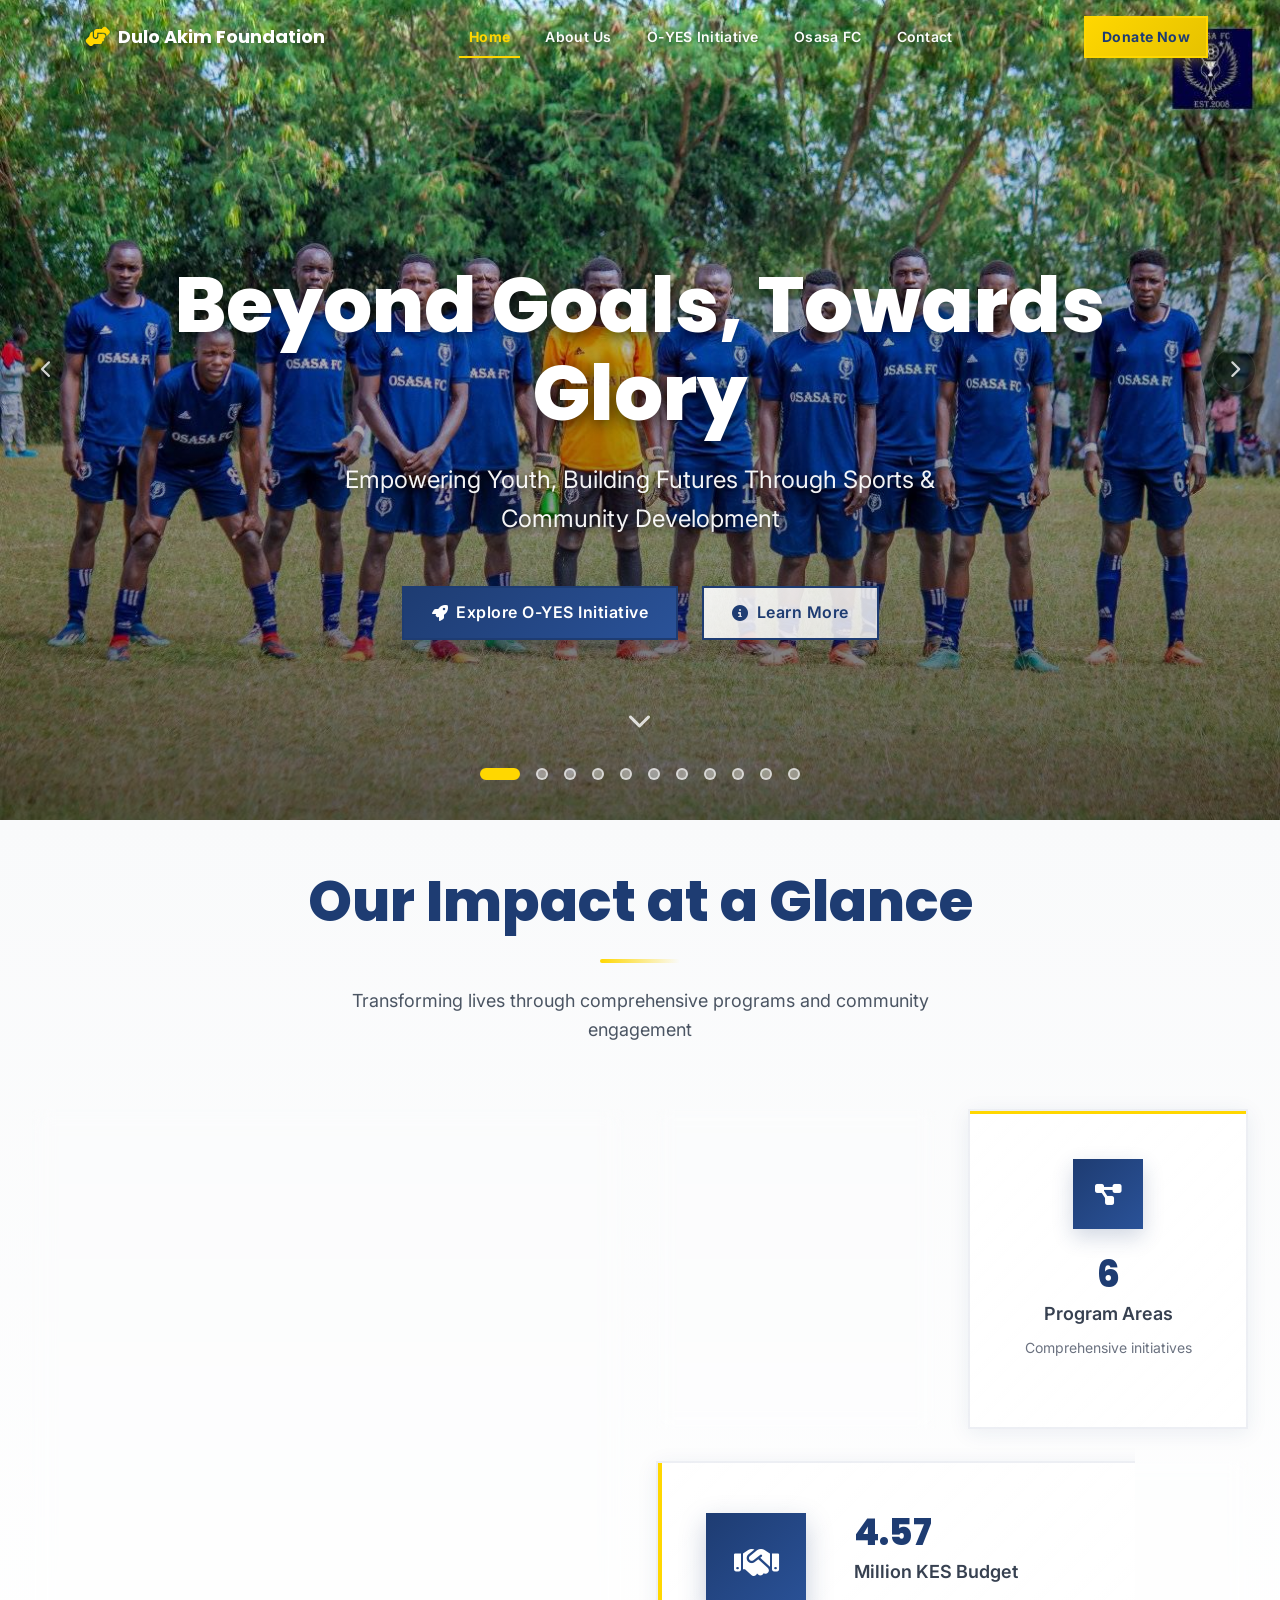
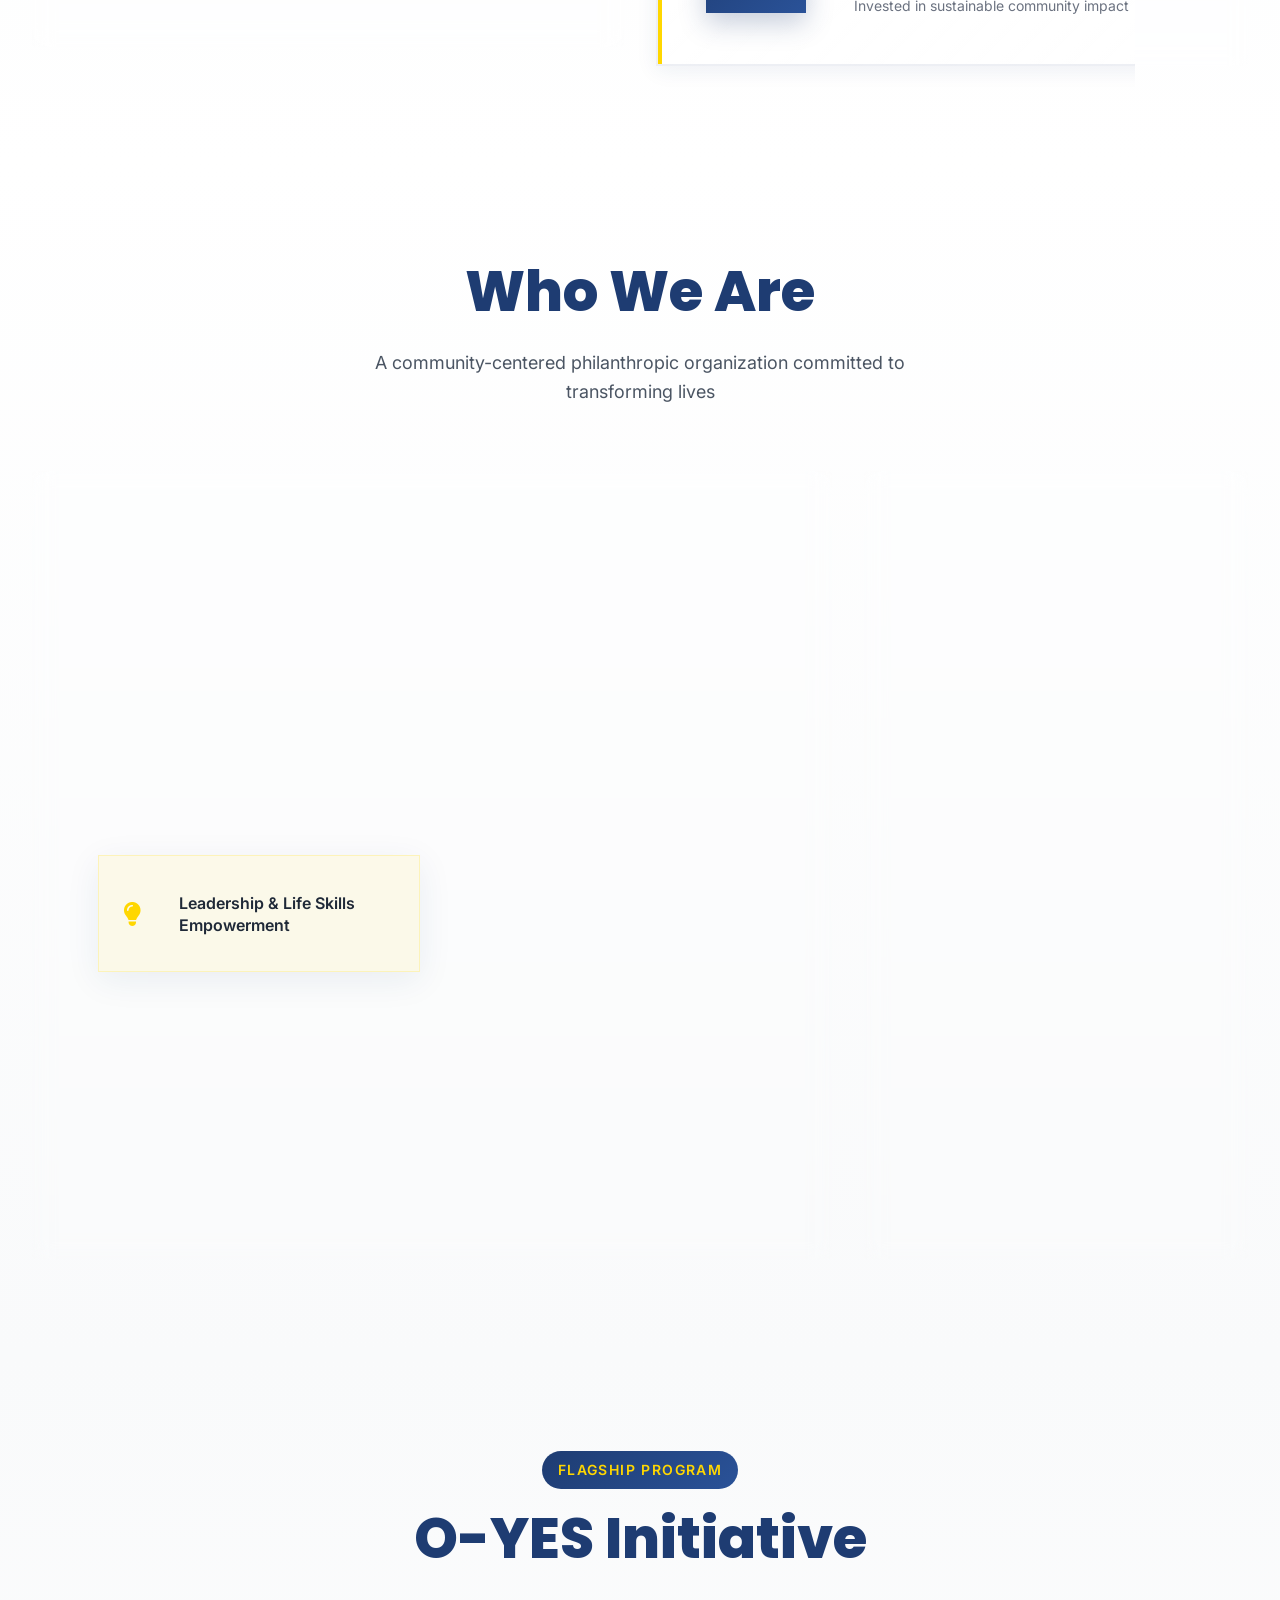
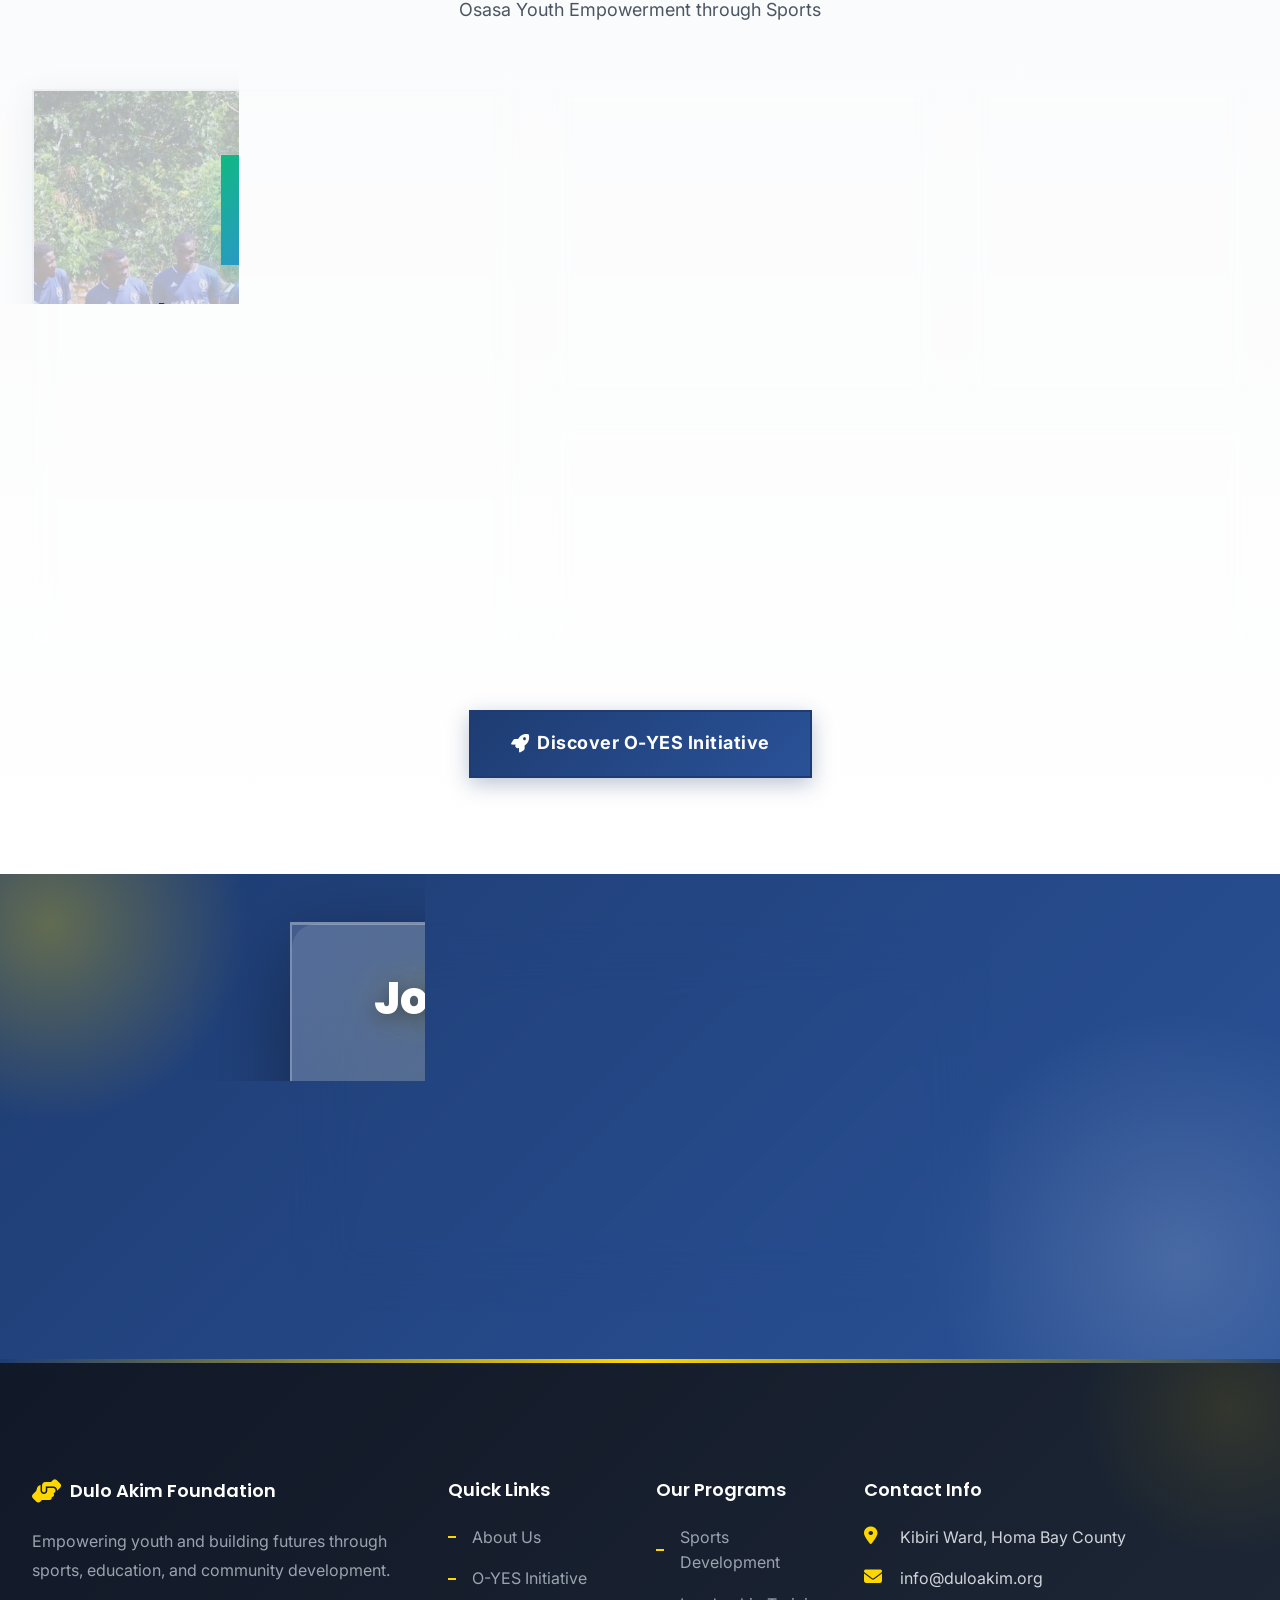
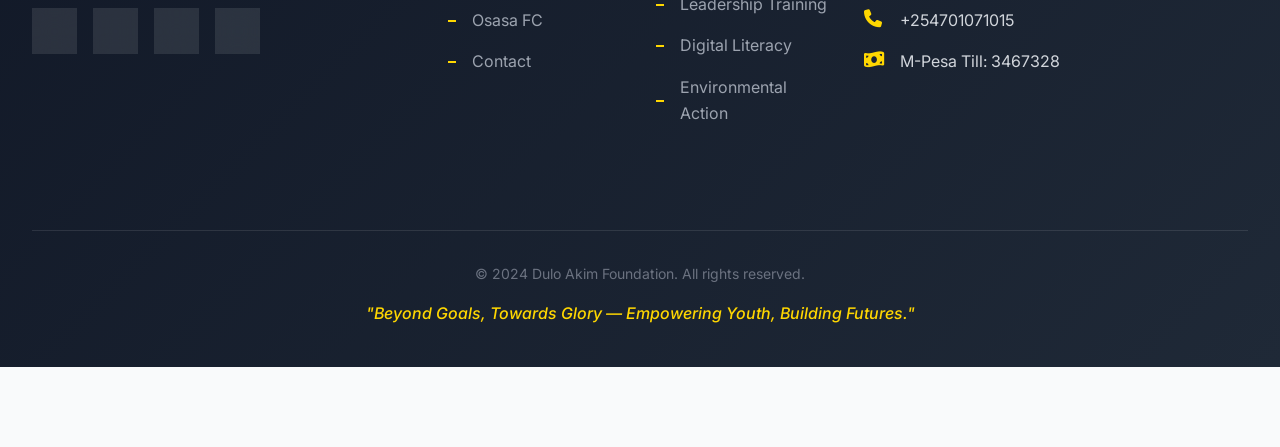
==== commit 5b07d982: "Add files via upload" ====
--- a/index.html
+++ b/index.html
@@ -519,7 +519,8 @@
                     <ul class="contact-info">
                         <li><i class="fas fa-map-marker-alt"></i> Kibiri Ward, Homa Bay County</li>
                         <li><i class="fas fa-envelope"></i> info@duloakim.org</li>
-                        <li><i class="fas fa-phone"></i> +254 XXX XXX XXX</li>
+                        <li><i class="fas fa-phone"></i> +254701071015</li>
+                        <li><i class="fas fa-money-bill-wave"></i> M-Pesa Till: 3467328</li>
                     </ul>
                 </div>
             </div>
